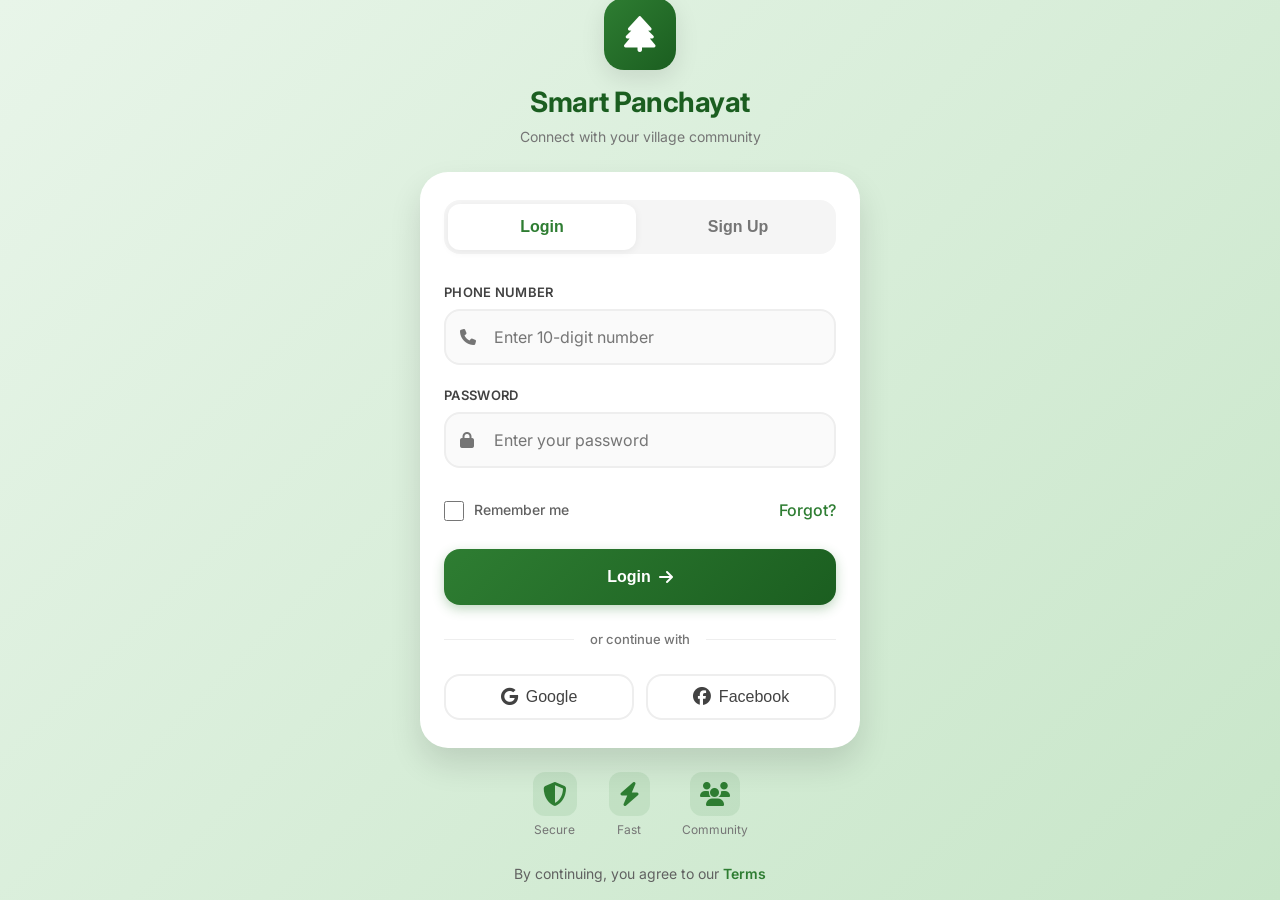
==== chat.html @ 99bb00ed "modified:   chat.html modified:   dashboard.html modified:   events.html modified:   index.html dele" ====
<!DOCTYPE html>
<html lang="en">
<head>
    <meta charset="UTF-8">
    <meta name="viewport" content="width=device-width, initial-scale=1.0, maximum-scale=1.0, user-scalable=yes, viewport-fit=cover">
    <meta name="theme-color" content="#2E7D32">
    <title>Village Chat - Smart Panchayat</title>
    
    <link rel="preconnect" href="https://fonts.googleapis.com">
    <link rel="preconnect" href="https://fonts.gstatic.com" crossorigin>
    <link href="https://fonts.googleapis.com/css2?family=Inter:wght@400;500;600;700&display=swap" rel="stylesheet">
    <link rel="stylesheet" href="https://cdnjs.cloudflare.com/ajax/libs/font-awesome/6.5.1/css/all.min.css">
    <link rel="stylesheet" href="css/styles.css">
    
    <style>
        * {
            margin: 0;
            padding: 0;
            box-sizing: border-box;
        }
        
        body {
            font-family: 'Inter', sans-serif;
            background: #F0F2F5;
            height: 100vh;
            overflow: hidden;
        }
        
        .chat-container {
            display: flex;
            height: 100vh;
            max-width: 1200px;
            margin: 0 auto;
            background: white;
            box-shadow: 0 2px 10px rgba(0,0,0,0.1);
        }
        
        /* Sidebar */
        .chat-sidebar {
            width: 320px;
            border-right: 1px solid #E0E0E0;
            display: flex;
            flex-direction: column;
            background: white;
        }
        
        .sidebar-header {
            padding: 16px;
            border-bottom: 1px solid #E0E0E0;
            display: flex;
            align-items: center;
            justify-content: space-between;
        }
        
        .sidebar-header h3 {
            font-size: 1.2rem;
            font-weight: 600;
            color: #2E7D32;
        }
        
        .new-chat-btn {
            width: 40px;
            height: 40px;
            border-radius: 50%;
            background: #2E7D32;
            border: none;
            color: white;
            font-size: 1.1rem;
            cursor: pointer;
            display: flex;
            align-items: center;
            justify-content: center;
            transition: all 0.2s;
        }
        
        .new-chat-btn:hover {
            background: #1B5E20;
        }
        
        .chat-search {
            padding: 12px 16px;
        }
        
        .chat-search input {
            width: 100%;
            padding: 10px 14px;
            border: 1px solid #E0E0E0;
            border-radius: 24px;
            font-size: 0.9rem;
            outline: none;
            background: #F5F5F5;
        }
        
        .chat-search input:focus {
            border-color: #2E7D32;
            background: white;
        }
        
        .chat-list {
            flex: 1;
            overflow-y: auto;
        }
        
        /* Village Chat - Special */
        .village-chat {
            padding: 14px 16px;
            background: linear-gradient(135deg, rgba(46,125,50,0.08), white);
            border-bottom: 1px solid #2E7D32;
            cursor: pointer;
            display: flex;
            align-items: center;
            gap: 12px;
            transition: all 0.2s;
        }
        
        .village-chat:hover {
            background: rgba(46,125,50,0.12);
        }
        
        .village-chat.active {
            background: #2E7D32;
        }
        
        .village-chat.active .chat-name,
        .village-chat.active .chat-preview {
            color: white;
        }
        
        .village-avatar {
            width: 48px;
            height: 48px;
            border-radius: 50%;
            background: #2E7D32;
            display: flex;
            align-items: center;
            justify-content: center;
            color: white;
            font-size: 1.3rem;
        }
        
        .village-chat.active .village-avatar {
            background: white;
            color: #2E7D32;
        }
        
        .chat-item {
            padding: 14px 16px;
            display: flex;
            align-items: center;
            gap: 12px;
            cursor: pointer;
            border-bottom: 1px solid #F0F0F0;
            transition: all 0.2s;
        }
        
        .chat-item:hover {
            background: #F5F5F5;
        }
        
        .chat-item.active {
            background: rgba(46,125,50,0.1);
            border-left: 3px solid #2E7D32;
        }
        
        .chat-avatar {
            width: 48px;
            height: 48px;
            border-radius: 50%;
            background: #4CAF50;
            display: flex;
            align-items: center;
            justify-content: center;
            color: white;
            font-weight: 600;
            font-size: 1rem;
            flex-shrink: 0;
        }
        
        .chat-info {
            flex: 1;
            min-width: 0;
        }
        
        .chat-name {
            font-weight: 600;
            font-size: 0.95rem;
            color: #333;
            margin-bottom: 4px;
            display: flex;
            align-items: center;
            justify-content: space-between;
        }
        
        .chat-time {
            font-size: 0.7rem;
            color: #999;
        }
        
        .chat-preview {
            font-size: 0.8rem;
            color: #666;
            white-space: nowrap;
            overflow: hidden;
            text-overflow: ellipsis;
        }
        
        /* Main Chat */
        .chat-main {
            flex: 1;
            display: flex;
            flex-direction: column;
            background: #F5F5F5;
        }
        
        .chat-header {
            padding: 16px 20px;
            background: white;
            border-bottom: 1px solid #E0E0E0;
            display: flex;
            align-items: center;
            gap: 12px;
        }
        
        .chat-header-avatar {
            width: 40px;
            height: 40px;
            border-radius: 50%;
            background: #2E7D32;
            display: flex;
            align-items: center;
            justify-content: center;
            color: white;
        }
        
        .chat-header-info h3 {
            font-size: 1rem;
            font-weight: 600;
            color: #333;
        }
        
        .chat-header-info p {
            font-size: 0.75rem;
            color: #666;
        }
        
        .messages-container {
            flex: 1;
            overflow-y: auto;
            padding: 20px;
            display: flex;
            flex-direction: column;
            gap: 8px;
        }
        
        .message {
            display: flex;
            margin-bottom: 4px;
        }
        
        .message.sent {
            justify-content: flex-end;
        }
        
        .message-bubble {
            max-width: 70%;
            padding: 10px 14px;
            border-radius: 18px;
            position: relative;
        }
        
        .message.sent .message-bubble {
            background: #DCF8C6;
            border-bottom-right-radius: 4px;
        }
        
        .message.received .message-bubble {
            background: white;
            border-bottom-left-radius: 4px;
            box-shadow: 0 1px 2px rgba(0,0,0,0.05);
        }
        
        .message-sender {
            font-size: 0.75rem;
            font-weight: 600;
            color: #2E7D32;
            margin-bottom: 4px;
        }
        
        .message-text {
            font-size: 0.9rem;
            line-height: 1.4;
            color: #333;
        }
        
        .message-time {
            font-size: 0.65rem;
            color: #666;
            margin-top: 4px;
            text-align: right;
        }
        
        .empty-messages {
            text-align: center;
            padding: 40px 20px;
            color: #999;
        }
        
        .empty-messages i {
            font-size: 3rem;
            margin-bottom: 16px;
            opacity: 0.5;
        }
        
        .message-input-area {
            padding: 16px 20px;
            background: white;
            border-top: 1px solid #E0E0E0;
            display: flex;
            align-items: center;
            gap: 12px;
        }
        
        .message-input-area input {
            flex: 1;
            padding: 12px 16px;
            border: 1px solid #E0E0E0;
            border-radius: 24px;
            font-size: 0.95rem;
            outline: none;
            background: #F5F5F5;
        }
        
        .message-input-area input:focus {
            border-color: #2E7D32;
            background: white;
        }
        
        .send-btn {
            width: 44px;
            height: 44px;
            border-radius: 50%;
            background: #2E7D32;
            border: none;
            color: white;
            font-size: 1.1rem;
            cursor: pointer;
            display: flex;
            align-items: center;
            justify-content: center;
            transition: all 0.2s;
        }
        
        .send-btn:hover {
            background: #1B5E20;
        }
        
        /* Mobile */
        @media (max-width: 768px) {
            .chat-sidebar {
                width: 100%;
            }
            
            .chat-main {
                display: none;
                position: fixed;
                top: 0;
                left: 0;
                right: 0;
                bottom: 0;
                z-index: 100;
            }
            
            .chat-main.active {
                display: flex;
            }
        }
    </style>
</head>
<body>
    <div class="chat-container">
        <!-- Sidebar -->
        <div class="chat-sidebar">
            <div class="sidebar-header">
                <h3><i class="fas fa-comments"></i> Messages</h3>
                <button class="new-chat-btn" id="newChatBtn">
                    <i class="fas fa-plus"></i>
                </button>
            </div>
            
            <div class="chat-search">
                <input type="text" id="searchChatInput" placeholder="Search conversations...">
            </div>
            
            <div class="chat-list" id="conversationList">
                <!-- Village Chat -->
                <div class="village-chat active" data-chat="village" id="villageChatItem">
                    <div class="village-avatar">
                        <i class="fas fa-tree"></i>
                    </div>
                    <div class="chat-info">
                        <div class="chat-name">
                            Village Community
                            <span class="chat-time" id="villageLastTime"></span>
                        </div>
                        <div class="chat-preview" id="villageLastMessage">Loading...</div>
                    </div>
                </div>
                
                <!-- Personal Chats -->
                <div id="individualChats"></div>
            </div>
        </div>
        
        <!-- Main Chat -->
        <div class="chat-main" id="chatMain">
            <div class="chat-header">
                <div class="chat-header-avatar" id="chatAvatar">
                    <i class="fas fa-users"></i>
                </div>
                <div class="chat-header-info">
                    <h3 id="currentChatName">Village Community</h3>
                    <p id="chatSubtitle">Everyone can message</p>
                </div>
            </div>
            
            <div class="messages-container" id="messagesContainer">
                <div class="empty-messages">
                    <i class="fas fa-comments"></i>
                    <p>No messages yet. Start the conversation!</p>
                </div>
            </div>
            
            <div class="message-input-area">
                <input type="text" id="messageInput" placeholder="Type a message...">
                <button class="send-btn" id="sendMessageBtn">
                    <i class="fas fa-paper-plane"></i>
                </button>
            </div>
        </div>
    </div>
    
    <!-- New Chat Modal -->
    <div class="modal-overlay" id="newChatModal" style="display: none;">
        <div class="modal">
            <div class="modal-header">
                <h3>New Chat</h3>
                <button class="modal-close" onclick="closeNewChatModal()">&times;</button>
            </div>
            <input type="text" class="form-input" id="userSearchInput" placeholder="Search by name or phone">
            <div id="userSearchResults" style="max-height: 300px; overflow-y: auto;"></div>
        </div>
    </div>
    
    <div id="toastContainer" class="toast-container"></div>
    
    <script src="js/utils.js"></script>
    <script src="js/chat.js"></script>
    
    
    <script>
        
// Fix Personal Chat Click Handlers
document.addEventListener('DOMContentLoaded', function() {
    console.log('🔧 Personal chat fix loaded');
    
    // Function to attach click handlers to personal chat items
    function attachPersonalChatHandlers() {
        const personalChats = document.querySelectorAll('#individualChats .chat-item');
        console.log('📌 Attaching handlers to', personalChats.length, 'personal chats');
        
        personalChats.forEach(item => {
            item.removeEventListener('click', handleChatClick);
            item.addEventListener('click', handleChatClick);
        });
    }
    
    function handleChatClick(e) {
        const chatItem = e.currentTarget;
        const chatId = chatItem.dataset.chat;
        console.log('💬 Personal chat clicked:', chatId);
        
        // Remove active class from all chats
        document.querySelectorAll('.village-chat, .chat-item').forEach(c => {
            c.classList.remove('active');
        });
        
        // Add active class to clicked chat
        chatItem.classList.add('active');
        
        // Show chat main on mobile
        document.getElementById('chatMain').classList.add('active');
        
        // Switch chat in chatManager
        if (window.chatManager) {
            console.log('🔄 Switching to personal chat:', chatId);
            chatManager.switchToPersonalChat(chatId);
        } else {
            console.error('❌ chatManager not found');
        }
    }
    
    // Watch for changes in the individualChats container
    const observer = new MutationObserver(function(mutations) {
        mutations.forEach(function(mutation) {
            if (mutation.type === 'childList' && mutation.addedNodes.length > 0) {
                console.log('🔄 Personal chats updated, reattaching handlers');
                setTimeout(attachPersonalChatHandlers, 100);
            }
        });
    });
    
    const container = document.getElementById('individualChats');
    if (container) {
        observer.observe(container, { childList: true, subtree: true });
        console.log('👁️ Observer attached to individualChats');
    }
    
    // Initial attachment
    setTimeout(attachPersonalChatHandlers, 500);
    
    // Fix Village Chat click
    const villageChat = document.querySelector('[data-chat="village"]');
    if (villageChat) {
        villageChat.addEventListener('click', function() {
            document.querySelectorAll('.village-chat, .chat-item').forEach(c => {
                c.classList.remove('active');
            });
            this.classList.add('active');
            document.getElementById('chatMain').classList.add('active');
            
            if (window.chatManager) {
                chatManager.switchToVillageChat();
            }
        });
    }
});
    </script>
    
</body>
</html>
---- css/styles.css ----
/* ============================================
   SMART PANCHAYAT SYSTEM - COMPLETE STYLESHEET
   Enhanced: Badges, Notifications, Clean UI
   ============================================ */

/* ---------- CSS RESET & VARIABLES ---------- */
* {
    margin: 0;
    padding: 0;
    box-sizing: border-box;
}

:root {
    /* Primary Colors */
    --primary-green: #2E7D32;
    --primary-green-light: #4CAF50;
    --primary-green-dark: #1B5E20;
    --accent-orange: #FF6F00;
    --accent-red: #D32F2F;
    --accent-blue: #1976D2;
    
    /* Neutral Colors */
    --gray-50: #FAFAFA;
    --gray-100: #F5F5F5;
    --gray-200: #EEEEEE;
    --gray-300: #E0E0E0;
    --gray-400: #BDBDBD;
    --gray-500: #9E9E9E;
    --gray-600: #757575;
    --gray-700: #616161;
    --gray-800: #424242;
    --gray-900: #212121;
    
    /* Functional Colors */
    --success: #43A047;
    --warning: #FFA000;
    --error: #E53935;
    --info: #1E88E5;
    
    /* Emergency Theme */
    --emergency-bg: linear-gradient(135deg, #B71C1C 0%, #D32F2F 100%);
    --emergency-pulse: rgba(211, 47, 47, 0.6);
    
    /* Spacing */
    --space-xs: 4px;
    --space-sm: 8px;
    --space-md: 16px;
    --space-lg: 24px;
    --space-xl: 32px;
    --space-2xl: 48px;
    
    /* Border Radius */
    --radius-sm: 4px;
    --radius-md: 8px;
    --radius-lg: 12px;
    --radius-xl: 20px;
    --radius-full: 9999px;
    
    /* Shadows */
    --shadow-sm: 0 1px 2px 0 rgba(0, 0, 0, 0.05);
    --shadow-md: 0 4px 6px -1px rgba(0, 0, 0, 0.1);
    --shadow-lg: 0 10px 15px -3px rgba(0, 0, 0, 0.1);
    --shadow-xl: 0 20px 25px -5px rgba(0, 0, 0, 0.1);
    --shadow-2xl: 0 25px 50px -12px rgba(0, 0, 0, 0.25);
    
    /* Transitions */
    --transition-fast: 150ms ease;
    --transition-base: 250ms ease;
    --transition-slow: 350ms ease;
    
    /* Fonts */
    --font-sans: 'Inter', -apple-system, BlinkMacSystemFont, 'Segoe UI', Roboto, sans-serif;
    --font-display: 'Poppins', var(--font-sans);
}
/* ============ CRITICAL MOBILE FIX ============ */
* {
    box-sizing: border-box !important;
}

html {
    width: 100% !important;
    overflow-x: hidden !important;
    overflow-y: auto !important;
}

body {
    width: 100% !important;
    max-width: 100vw !important;
    overflow-x: hidden !important;
    overflow-y: auto !important;
    position: relative !important;
}

#app, .dashboard-layout, .main-feed, .container {
    width: 100% !important;
    max-width: 100% !important;
    overflow-x: hidden !important;
}

/* Ensure scrolling works */
html, body {
    height: auto !important;
    min-height: 100vh !important;
}
/* ---------- BASE STYLES ---------- */
html {
    font-size: 16px;
    -webkit-font-smoothing: antialiased;
    -moz-osx-font-smoothing: grayscale;
    scroll-behavior: smooth;
}

body {
    font-family: var(--font-sans);
    background-color: var(--gray-50);
    color: var(--gray-900);
    line-height: 1.6;
    min-height: 100vh;
    overflow-x: hidden;
}

/* ---------- TYPOGRAPHY ---------- */
h1, .h1 {
    font-size: clamp(1.75rem, 5vw, 2.5rem);
    font-weight: 700;
    line-height: 1.2;
    letter-spacing: -0.02em;
    font-family: var(--font-display);
    margin-bottom: var(--space-md);
}

h2, .h2 {
    font-size: clamp(1.5rem, 4vw, 2rem);
    font-weight: 600;
    line-height: 1.3;
    letter-spacing: -0.01em;
    font-family: var(--font-display);
    margin-bottom: var(--space-md);
}

h3, .h3 {
    font-size: clamp(1.25rem, 3vw, 1.5rem);
    font-weight: 600;
    line-height: 1.4;
    margin-bottom: var(--space-sm);
}

h4 {
    font-size: 1.125rem;
    font-weight: 600;
    line-height: 1.4;
    margin-bottom: var(--space-sm);
}

p {
    margin-bottom: var(--space-md);
    color: var(--gray-700);
}

a {
    color: inherit;
    text-decoration: none;
}

/* ---------- UTILITY CLASSES ---------- */
.container {
    width: 100%;
    max-width: 1200px;
    margin-left: auto;
    margin-right: auto;
    padding-left: var(--space-md);
    padding-right: var(--space-md);
}

.flex { display: flex; }
.inline-flex { display: inline-flex; }
.flex-col { flex-direction: column; }
.flex-1 { flex: 1; }
.items-center { align-items: center; }
.justify-between { justify-content: space-between; }
.gap-sm { gap: var(--space-sm); }
.gap-md { gap: var(--space-md); }
.gap-lg { gap: var(--space-lg); }
.grid { display: grid; }
.text-center { text-align: center; }
.text-sm { font-size: 0.875rem; }
.text-gray-500 { color: var(--gray-500); }
.text-gray-600 { color: var(--gray-600); }
.font-medium { font-weight: 500; }
.font-bold { font-weight: 700; }
.mt-md { margin-top: var(--space-md); }
.mb-sm { margin-bottom: var(--space-sm); }
.p-md { padding: var(--space-md); }
.p-xl { padding: var(--space-xl); }
.w-full { width: 100%; }

/* ---------- BUTTONS ---------- */
.btn {
    display: inline-flex;
    align-items: center;
    justify-content: center;
    gap: var(--space-sm);
    padding: 10px 20px;
    border-radius: var(--radius-md);
    font-weight: 500;
    font-size: 1rem;
    line-height: 1.5;
    cursor: pointer;
    border: none;
    transition: all var(--transition-base);
    white-space: nowrap;
    background: transparent;
}

.btn:active { transform: scale(0.98); }
.btn:disabled { opacity: 0.6; cursor: not-allowed; }

.btn-primary {
    background: var(--primary-green);
    color: white;
    box-shadow: var(--shadow-md);
}

.btn-primary:hover:not(:disabled) {
    background: var(--primary-green-dark);
    box-shadow: var(--shadow-lg);
}

.btn-outline {
    background: transparent;
    color: var(--gray-700);
    border: 1px solid var(--gray-300);
}

.btn-outline:hover:not(:disabled) {
    background: var(--gray-100);
    border-color: var(--gray-400);
}

.btn-danger {
    background: var(--error);
    color: white;
}

.btn-success {
    background: var(--success);
    color: white;
}

.btn-sm {
    padding: 6px 12px;
    font-size: 0.875rem;
}

.btn-block { width: 100%; }
.btn-icon {
    padding: var(--space-sm);
    border-radius: var(--radius-full);
    aspect-ratio: 1;
}

/* ---------- EMERGENCY BUTTON - FIXED ---------- */
.btn-emergency {
    background: linear-gradient(135deg, #C62828 0%, #D32F2F 100%);
    color: white !important;
    font-weight: 700;
    text-transform: uppercase;
    letter-spacing: 1px;
    padding: 10px 18px;
    border-radius: var(--radius-md);
    border: none;
    box-shadow: 0 3px 10px rgba(211, 47, 47, 0.3), 0 0 0 0 rgba(211, 47, 47, 0.4);
    animation: emergency-pulse 2s infinite;
    position: relative;
    overflow: hidden;
    transition: all 0.2s ease;
    cursor: pointer;
    font-size: 0.9rem;
}

.btn-emergency i {
    margin-right: 6px;
    animation: shake 2s infinite;
    color: white;
}

.btn-emergency:hover {
    transform: scale(1.02);
    box-shadow: 0 4px 12px rgba(211, 47, 47, 0.5), 0 0 0 6px rgba(211, 47, 47, 0.1);
    letter-spacing: 1.5px;
}

.btn-emergency:active {
    transform: scale(0.98);
}

@keyframes emergency-pulse {
    0% {
        box-shadow: 0 3px 10px rgba(211, 47, 47, 0.3), 0 0 0 0 rgba(211, 47, 47, 0.4);
    }
    50% {
        box-shadow: 0 3px 10px rgba(211, 47, 47, 0.5), 0 0 0 8px rgba(211, 47, 47, 0);
    }
    100% {
        box-shadow: 0 3px 10px rgba(211, 47, 47, 0.3), 0 0 0 0 rgba(211, 47, 47, 0);
    }
}

@keyframes shake {
    0%, 100% { transform: rotate(0deg); }
    5% { transform: rotate(-10deg); }
    10% { transform: rotate(10deg); }
    15% { transform: rotate(-5deg); }
    20% { transform: rotate(0deg); }
}

/* Large Emergency Button (for sidebar) */
.emergency-btn-large {
    width: 100%;
    padding: 12px 20px;
    font-size: 1rem;
    font-weight: 700;
    margin: var(--space-md) 0;
    background: linear-gradient(135deg, #C62828 0%, #D32F2F 100%);
    color: white !important;
    border: none;
    border-radius: var(--radius-md);
    cursor: pointer;
    box-shadow: 0 3px 10px rgba(211, 47, 47, 0.3);
    animation: emergency-pulse 2s infinite;
    transition: all 0.2s ease;
    text-transform: uppercase;
    letter-spacing: 1px;
}

.emergency-btn-large i {
    margin-right: 8px;
    animation: shake 2s infinite;
    color: white;
}

.emergency-btn-large:hover {
    transform: scale(1.01);
    box-shadow: 0 4px 12px rgba(211, 47, 47, 0.5);
    letter-spacing: 1.5px;
}

/* Emergency Banner */
.emergency-banner {
    background: linear-gradient(135deg, #C62828 0%, #D32F2F 100%);
    color: white;
    padding: 12px 18px;
    border-radius: var(--radius-md);
    margin-bottom: var(--space-lg);
    display: flex;
    align-items: center;
    justify-content: space-between;
    box-shadow: 0 3px 10px rgba(211, 47, 47, 0.3);
    animation: slideDown 0.3s ease;
}

.emergency-banner-content {
    display: flex;
    align-items: center;
    gap: var(--space-md);
}

.emergency-banner-content i {
    font-size: 1.5rem;
    animation: shake 2s infinite;
}

.emergency-banner-close {
    background: rgba(255, 255, 255, 0.2);
    border: none;
    color: white;
    cursor: pointer;
    padding: 6px 10px;
    border-radius: var(--radius-sm);
    font-size: 0.9rem;
    transition: background 0.2s;
}

.emergency-banner-close:hover {
    background: rgba(255, 255, 255, 0.3);
}

@keyframes slideDown {
    from {
        opacity: 0;
        transform: translateY(-15px);
    }
    to {
        opacity: 1;
        transform: translateY(0);
    }
}
/* ---------- CARDS ---------- */
.card {
    background: white;
    border-radius: var(--radius-lg);
    padding: var(--space-lg);
    box-shadow: var(--shadow-md);
    border: 1px solid var(--gray-200);
}

/* ---------- FORMS ---------- */
.form-group { margin-bottom: var(--space-lg); }
.form-label {
    display: block;
    margin-bottom: var(--space-xs);
    font-weight: 500;
    color: var(--gray-800);
}

.form-input {
    width: 100%;
    padding: 12px 16px;
    border: 2px solid var(--gray-300);
    border-radius: var(--radius-md);
    font-size: 1rem;
    font-family: var(--font-sans);
    background: white;
    color: var(--gray-900);
    transition: all var(--transition-fast);
}

.form-input:focus {
    outline: none;
    border-color: var(--primary-green);
    box-shadow: 0 0 0 3px rgba(46, 125, 50, 0.1);
}

select.form-input {
    appearance: none;
    background-image: url("data:image/svg+xml,%3Csvg xmlns='http://www.w3.org/2000/svg' width='16' height='16' viewBox='0 0 24 24' fill='none' stroke='%23616161' stroke-width='2' stroke-linecap='round' stroke-linejoin='round'%3E%3Cpolyline points='6 9 12 15 18 9'%3E%3C/polyline%3E%3C/svg%3E");
    background-repeat: no-repeat;
    background-position: right 12px center;
    background-size: 16px;
    padding-right: 40px;
}

textarea.form-input {
    resize: vertical;
    min-height: 100px;
}

input[type="checkbox"] {
    width: 18px;
    height: 18px;
    accent-color: var(--primary-green);
    cursor: pointer;
}

/* ---------- AVATARS ---------- */
.avatar {
    width: 40px;
    height: 40px;
    border-radius: var(--radius-full);
    object-fit: cover;
    background: var(--primary-green);
    display: flex;
    align-items: center;
    justify-content: center;
    font-weight: 600;
    color: white;
    flex-shrink: 0;
}

.avatar-sm { width: 32px; height: 32px; font-size: 0.875rem; }
.avatar-md { width: 48px; height: 48px; font-size: 1.125rem; }
.avatar-lg { width: 64px; height: 64px; font-size: 1.5rem; }

/* ---------- BADGES (Labels) ---------- */
.badge {
    display: inline-flex;
    align-items: center;
    gap: 4px;
    padding: 4px 10px;
    border-radius: var(--radius-full);
    font-size: 0.7rem;
    font-weight: 600;
    text-transform: uppercase;
    letter-spacing: 0.3px;
    white-space: nowrap;
}

.badge-success { background: rgba(67, 160, 71, 0.12); color: var(--success); }
.badge-warning { background: rgba(255, 160, 0, 0.12); color: var(--warning); }
.badge-error { background: rgba(229, 57, 53, 0.12); color: var(--error); }
.badge-info { background: rgba(30, 136, 229, 0.12); color: var(--info); }

/* ---------- NAVIGATION ---------- */
.navbar {
    background: white;
    border-bottom: 1px solid var(--gray-200);
    padding: 12px 0;
    position: sticky;
    top: 0;
    z-index: 100;
}

.navbar-container {
    display: flex;
    align-items: center;
    justify-content: space-between;
}

.navbar-brand {
    font-size: 1.5rem;
    font-weight: 700;
    color: var(--primary-green);
    display: flex;
    align-items: center;
    gap: var(--space-sm);
}

/* ---------- BOTTOM NAVIGATION - CLEAN ---------- */
.mobile-nav {
    position: fixed;
    bottom: 0;
    left: 0;
    right: 0;
    background: white;
    border-top: 1px solid var(--gray-200);
    padding: 6px 12px;
    padding-bottom: max(6px, env(safe-area-inset-bottom));
    z-index: 100;
    box-shadow: 0 -1px 3px rgba(0, 0, 0, 0.05);
}

.mobile-nav-menu {
    display: flex;
    justify-content: space-around;
    align-items: center;
    list-style: none;
    max-width: 400px;
    margin: 0 auto;
}

.mobile-nav-item {
    display: flex;
    flex-direction: column;
    align-items: center;
    gap: 3px;
    color: var(--gray-500);
    text-decoration: none;
    font-size: 0.7rem;
    font-weight: 500;
    transition: color 0.2s;
    padding: 4px 0;
}

.mobile-nav-item i {
    font-size: 1.4rem;
}

.mobile-nav-item.active {
    color: var(--primary-green);
}

.mobile-nav-item.emergency-nav i {
    color: var(--error);
}

@media (min-width: 769px) {
    .mobile-nav {
        display: none !important;
    }
}

/* ---------- MODALS ---------- */
.modal-overlay {
    position: fixed;
    top: 0;
    left: 0;
    right: 0;
    bottom: 0;
    background: rgba(0, 0, 0, 0.5);
    backdrop-filter: blur(4px);
    display: flex;
    align-items: center;
    justify-content: center;
    z-index: 1000;
    animation: fadeIn 0.3s ease;
}

.modal {
    background: white;
    border-radius: var(--radius-xl);
    padding: var(--space-xl);
    max-width: 500px;
    width: 90%;
    max-height: 90vh;
    overflow-y: auto;
    box-shadow: var(--shadow-2xl);
}

@keyframes fadeIn {
    from { opacity: 0; }
    to { opacity: 1; }
}

.modal-header {
    display: flex;
    justify-content: space-between;
    align-items: center;
    margin-bottom: var(--space-lg);
}

.modal-title {
    font-size: 1.5rem;
    font-weight: 600;
}

.modal-close {
    background: none;
    border: none;
    font-size: 1.5rem;
    cursor: pointer;
    color: var(--gray-500);
}

.modal-close:hover { color: var(--gray-900); }

/* ---------- TOAST NOTIFICATIONS ---------- */
.toast-container {
    position: fixed;
    top: 20px;
    right: 20px;
    z-index: 9999;
    display: flex;
    flex-direction: column;
    gap: 10px;
    max-width: 350px;
}

.toast {
    background: white;
    border-radius: var(--radius-md);
    padding: 16px 20px;
    box-shadow: var(--shadow-lg);
    display: flex;
    align-items: center;
    gap: 12px;
    animation: slideInRight 0.3s ease;
    border-left: 4px solid var(--primary-green);
}

.toast-success { border-left-color: var(--success); }
.toast-error { border-left-color: var(--error); }
.toast-warning { border-left-color: var(--warning); }

@keyframes slideInRight {
    from { transform: translateX(100%); opacity: 0; }
    to { transform: translateX(0); opacity: 1; }
}

/* ---------- DROPDOWN ---------- */
.dropdown { position: relative; }
.dropdown-menu {
    position: absolute;
    top: 100%;
    right: 0;
    margin-top: 8px;
    background: white;
    border-radius: var(--radius-md);
    box-shadow: var(--shadow-lg);
    border: 1px solid var(--gray-200);
    min-width: 200px;
    z-index: 200;
    overflow: hidden;
}

.dropdown-item {
    display: flex;
    align-items: center;
    gap: 12px;
    padding: 12px 16px;
    color: var(--gray-700);
    cursor: pointer;
}

.dropdown-item:hover { background: var(--gray-100); }

/* ---------- ALERTS ---------- */
.alert {
    padding: 16px;
    border-radius: var(--radius-md);
    display: flex;
    align-items: flex-start;
    gap: 12px;
    margin-bottom: var(--space-md);
}

.alert-info {
    background: rgba(30, 136, 229, 0.1);
    color: var(--info);
    border: 1px solid rgba(30, 136, 229, 0.2);
}

.alert-error {
    background: rgba(229, 57, 53, 0.1);
    color: var(--error);
    border: 1px solid rgba(229, 57, 53, 0.2);
}

/* ---------- SKELETON LOADING ---------- */
.skeleton {
    background: linear-gradient(90deg, var(--gray-200) 25%, var(--gray-300) 50%, var(--gray-200) 75%);
    background-size: 200% 100%;
    animation: loading 1.5s infinite;
    border-radius: var(--radius-md);
}

@keyframes loading {
    0% { background-position: 200% 0; }
    100% { background-position: -200% 0; }
}

.skeleton-text { height: 16px; margin-bottom: 8px; }
.skeleton-title { height: 24px; width: 60%; margin-bottom: 16px; }
.skeleton-avatar { width: 40px; height: 40px; border-radius: var(--radius-full); }

/* ---------- DASHBOARD LAYOUT ---------- */
.dashboard-layout {
    display: grid;
    grid-template-columns: 280px 1fr 320px;
    gap: var(--space-lg);
    min-height: calc(100vh - 80px);
    margin-top: var(--space-lg);
}

.sidebar {
    position: sticky;
    top: 80px;
    height: fit-content;
    max-height: calc(100vh - 100px);
    overflow-y: auto;
}

.main-feed { min-height: 100vh; }

.right-sidebar {
    position: sticky;
    top: 80px;
    height: fit-content;
    max-height: calc(100vh - 100px);
    overflow-y: auto;
}

@media (max-width: 1024px) {
    .dashboard-layout { grid-template-columns: 1fr; }
    .sidebar, .right-sidebar { display: none; }
}

/* ---------- SIDEBAR ---------- */
.sidebar-card {
    background: white;
    border-radius: var(--radius-lg);
    padding: var(--space-lg);
    border: 1px solid var(--gray-200);
    margin-bottom: var(--space-md);
}

.user-profile-card { text-align: center; }

.user-avatar-large {
    width: 100px;
    height: 100px;
    margin: 0 auto var(--space-md);
    border-radius: var(--radius-full);
    border: 3px solid var(--primary-green);
    padding: 3px;
    background: var(--primary-green);
    display: flex;
    align-items: center;
    justify-content: center;
    color: white;
    font-size: 2rem;
    font-weight: 600;
}

.user-stats {
    display: flex;
    justify-content: space-around;
    margin: var(--space-md) 0;
    padding: var(--space-md) 0;
    border-top: 1px solid var(--gray-200);
    border-bottom: 1px solid var(--gray-200);
}

.stat-item { text-align: center; }
.stat-value { font-size: 1.25rem; font-weight: 700; color: var(--primary-green); }
.stat-label { font-size: 0.75rem; color: var(--gray-600); }

.sidebar-nav { list-style: none; }
.sidebar-nav-item { margin-bottom: var(--space-xs); }

.sidebar-nav-link {
    display: flex;
    align-items: center;
    gap: var(--space-md);
    padding: var(--space-md);
    color: var(--gray-700);
    text-decoration: none;
    border-radius: var(--radius-md);
    transition: all var(--transition-fast);
}

.sidebar-nav-link i { width: 24px; text-align: center; }
.sidebar-nav-link:hover { background: var(--gray-100); color: var(--primary-green); }
.sidebar-nav-link.active { background: var(--primary-green); color: white; }

/* ---------- POST CARD ---------- */
.post-card {
    background: white;
    border-radius: var(--radius-lg);
    padding: var(--space-lg);
    margin-bottom: var(--space-md);
    box-shadow: var(--shadow-sm);
    border: 1px solid var(--gray-200);
}

.post-header {
    display: flex;
    align-items: center;
    gap: var(--space-md);
    margin-bottom: var(--space-md);
}

.post-author-info { flex: 1; }
.post-author-name {
    font-weight: 600;
    color: var(--gray-900);
    display: flex;
    align-items: center;
    gap: var(--space-xs);
    flex-wrap: wrap;
}

.post-time { font-size: 0.875rem; color: var(--gray-500); }
.post-title { font-size: 1.25rem; font-weight: 600; margin-bottom: var(--space-sm); }
.post-description { color: var(--gray-700); margin-bottom: var(--space-md); line-height: 1.6; }
.post-image { width: 100%; border-radius: var(--radius-md); max-height: 400px; object-fit: cover; }

.post-actions {
    display: flex;
    gap: var(--space-lg);
    padding-top: var(--space-md);
    border-top: 1px solid var(--gray-200);
}

.post-action-btn {
    display: flex;
    align-items: center;
    gap: var(--space-xs);
    color: var(--gray-600);
    background: none;
    border: none;
    cursor: pointer;
    padding: var(--space-xs) var(--space-sm);
    border-radius: var(--radius-md);
    font-size: 1rem;
}

.post-action-btn:hover { background: var(--gray-100); }
.post-action-btn.active { color: var(--primary-green); }

/* ---------- CREATE POST ---------- */
.create-post-card {
    background: white;
    border-radius: var(--radius-lg);
    padding: var(--space-lg);
    border: 1px solid var(--gray-200);
    margin-bottom: var(--space-lg);
}

.create-post-input {
    display: flex;
    gap: var(--space-md);
    align-items: center;
}

.create-post-input input {
    flex: 1;
    padding: var(--space-md);
    border: 1px solid var(--gray-300);
    border-radius: var(--radius-full);
    background: var(--gray-100);
    font-size: 1rem;
    cursor: pointer;
}

.create-post-actions {
    display: flex;
    gap: var(--space-md);
    margin-top: var(--space-md);
    padding-top: var(--space-md);
    border-top: 1px solid var(--gray-200);
}

.post-action {
    display: flex;
    align-items: center;
    gap: var(--space-sm);
    padding: var(--space-sm) var(--space-md);
    border-radius: var(--radius-full);
    background: var(--gray-100);
    color: var(--gray-700);
    cursor: pointer;
}

.post-action:hover { background: var(--gray-200); }

/* ---------- FEED FILTERS ---------- */
.feed-filters {
    display: flex;
    gap: var(--space-sm);
    margin-bottom: var(--space-lg);
    border-bottom: 1px solid var(--gray-200);
    padding-bottom: var(--space-md);
    flex-wrap: wrap;
}

.filter-tab {
    padding: var(--space-sm) var(--space-lg);
    border-radius: var(--radius-full);
    background: var(--gray-100);
    color: var(--gray-700);
    cursor: pointer;
    font-weight: 500;
}

.filter-tab:hover { background: var(--gray-200); }
.filter-tab.active { background: var(--primary-green); color: white; }

.feed-header {
    display: flex;
    justify-content: space-between;
    align-items: center;
    margin-bottom: var(--space-lg);
}

/* ---------- EMERGENCY ---------- */
.emergency-card {
    background: var(--emergency-bg);
    color: white;
    border-radius: var(--radius-lg);
    padding: var(--space-lg);
    margin-bottom: var(--space-lg);
}

.emergency-banner {
    background: var(--emergency-bg);
    color: white;
    padding: var(--space-md);
    border-radius: var(--radius-md);
    margin-bottom: var(--space-lg);
    display: flex;
    align-items: center;
    justify-content: space-between;
}

.emergency-banner-content {
    display: flex;
    align-items: center;
    gap: var(--space-md);
}

.emergency-banner-close {
    background: none;
    border: none;
    color: white;
    cursor: pointer;
    font-size: 1.25rem;
}

/* ---------- NOTIFICATION DROPDOWN - ENHANCED ---------- */
.notification-dropdown {
    position: absolute;
    top: 65px;
    right: 20px;
    width: 400px;
    max-height: 520px;
    background: white;
    border-radius: 20px;
    box-shadow: 0 20px 40px rgba(0, 0, 0, 0.12), 0 8px 20px rgba(0, 0, 0, 0.08);
    z-index: 1000;
    overflow: hidden;
    border: 1px solid var(--gray-200);
    animation: slideDown 0.25s ease;
}

@keyframes slideDown {
    from {
        opacity: 0;
        transform: translateY(-15px);
    }
    to {
        opacity: 1;
        transform: translateY(0);
    }
}

.notification-header {
    display: flex;
    justify-content: space-between;
    align-items: center;
    padding: 18px 22px;
    border-bottom: 1px solid var(--gray-200);
    background: linear-gradient(to bottom, white, var(--gray-50));
}

.notification-header h4 {
    margin: 0;
    font-size: 1.1rem;
    font-weight: 700;
    color: var(--gray-800);
    display: flex;
    align-items: center;
    gap: 8px;
}

.notification-header h4 i {
    color: var(--primary-green);
    font-size: 1.2rem;
}

.notification-header .btn {
    padding: 6px 12px;
    font-size: 0.75rem;
    border-radius: 20px;
    transition: all 0.2s;
}

.notification-header .btn:hover {
    background: var(--primary-green);
    color: white;
    border-color: var(--primary-green);
}

.notification-list {
    max-height: 420px;
    overflow-y: auto;
    scrollbar-width: thin;
    scrollbar-color: var(--gray-400) var(--gray-100);
}

.notification-list::-webkit-scrollbar {
    width: 5px;
}

.notification-list::-webkit-scrollbar-track {
    background: var(--gray-100);
}

.notification-list::-webkit-scrollbar-thumb {
    background: var(--gray-400);
    border-radius: 10px;
}

.notification-item {
    display: flex;
    align-items: flex-start;
    gap: 16px;
    padding: 18px 22px;
    border-bottom: 1px solid var(--gray-100);
    cursor: pointer;
    transition: all 0.2s ease;
    position: relative;
}

.notification-item:hover {
    background: linear-gradient(to right, var(--gray-50), white);
}

.notification-item.unread {
    background: linear-gradient(135deg, rgba(46, 125, 50, 0.06), rgba(46, 125, 50, 0.02));
    border-left: 3px solid var(--primary-green);
}

.notification-item.unread:hover {
    background: linear-gradient(135deg, rgba(46, 125, 50, 0.1), rgba(46, 125, 50, 0.04));
}

.notification-icon {
    font-size: 1.8rem;
    flex-shrink: 0;
    width: 40px;
    height: 40px;
    display: flex;
    align-items: center;
    justify-content: center;
    background: var(--gray-50);
    border-radius: 12px;
    transition: transform 0.2s;
}

.notification-item:hover .notification-icon {
    transform: scale(1.05);
}

.notification-content {
    flex: 1;
    min-width: 0;
}

.notification-title {
    font-weight: 700;
    font-size: 0.95rem;
    color: var(--gray-900);
    margin-bottom: 4px;
    display: flex;
    align-items: center;
    gap: 6px;
}

.notification-message {
    font-size: 0.85rem;
    color: var(--gray-600);
    line-height: 1.4;
    display: -webkit-box;
    -webkit-line-clamp: 2;
    -webkit-box-orient: vertical;
    overflow: hidden;
}

.notification-time {
    font-size: 0.7rem;
    color: var(--gray-500);
    margin-top: 8px;
    display: flex;
    align-items: center;
    gap: 4px;
}

.notification-time i {
    font-size: 0.65rem;
}

.unread-dot {
    width: 10px;
    height: 10px;
    background: var(--primary-green);
    border-radius: 50%;
    flex-shrink: 0;
    margin-top: 6px;
    box-shadow: 0 0 0 2px rgba(46, 125, 50, 0.2);
    animation: pulse 1.5s infinite;
}

@keyframes pulse {
    0%, 100% { opacity: 1; }
    50% { opacity: 0.5; }
}

/* Notification Bell Badge */
#notificationBell {
    position: relative;
    transition: transform 0.2s;
}

#notificationBell:hover {
    transform: scale(1.05);
}

#notificationBell i {
    font-size: 1.3rem;
    color: var(--gray-700);
}

#notificationBadge {
    position: absolute;
    top: -6px;
    right: -6px;
    background: linear-gradient(135deg, var(--error), #c62828);
    color: white;
    font-size: 0.65rem;
    font-weight: 800;
    padding: 3px 7px;
    border-radius: 30px;
    min-width: 20px;
    text-align: center;
    box-shadow: 0 2px 6px rgba(229, 57, 53, 0.3);
    border: 2px solid white;
    animation: badgePop 0.3s ease;
}

@keyframes badgePop {
    0% { transform: scale(0); }
    80% { transform: scale(1.2); }
    100% { transform: scale(1); }
}

/* Empty state */
.notification-list .empty-state {
    padding: 40px 20px;
    text-align: center;
    color: var(--gray-500);
}

.notification-list .empty-state i {
    font-size: 3rem;
    opacity: 0.3;
    margin-bottom: 12px;
}

.notification-list .empty-state p {
    margin: 0;
    font-size: 0.9rem;
}

/* Notification Types Colors */
.notification-item[data-type="offer_accepted"] .notification-icon {
    background: rgba(46, 125, 50, 0.1);
}

.notification-item[data-type="offer_received"] .notification-icon {
    background: rgba(30, 136, 229, 0.1);
}

.notification-item[data-type="emergency"] .notification-icon {
    background: rgba(229, 57, 53, 0.1);
}

.notification-item[data-type="badge_unlocked"] .notification-icon {
    background: rgba(255, 160, 0, 0.1);
}

/* Mobile Responsive */
/* ---------- MORE MENU (Mobile) ---------- */
.more-menu-overlay {
    position: fixed;
    top: 0;
    left: 0;
    right: 0;
    bottom: 0;
    background: rgba(0, 0, 0, 0.5);
    backdrop-filter: blur(4px);
    z-index: 500;
    opacity: 0;
    visibility: hidden;
    transition: all 0.3s ease;
}

.more-menu-overlay.active {
    opacity: 1;
    visibility: visible;
}

.more-menu {
    position: fixed;
    bottom: 0;
    left: 0;
    right: 0;
    background: white;
    border-radius: 24px 24px 0 0;
    z-index: 501;
    transform: translateY(100%);
    transition: transform 0.3s ease;
    padding: 20px 20px 30px;
    box-shadow: 0 -10px 40px rgba(0, 0, 0, 0.1);
}

.more-menu.active {
    transform: translateY(0);
}

.more-menu-header {
    display: flex;
    justify-content: space-between;
    align-items: center;
    margin-bottom: 20px;
}

.more-menu-header h3 {
    margin: 0;
    font-size: 1.2rem;
    font-weight: 600;
}

.more-menu-close {
    background: none;
    border: none;
    font-size: 1.5rem;
    cursor: pointer;
    color: var(--gray-500);
    padding: 4px;
}

.more-menu-grid {
    display: grid;
    grid-template-columns: repeat(4, 1fr);
    gap: 16px;
}

.more-menu-item {
    display: flex;
    flex-direction: column;
    align-items: center;
    gap: 8px;
    text-decoration: none;
    color: var(--gray-700);
    font-size: 0.8rem;
    transition: all 0.2s;
}

.more-menu-item:hover {
    color: var(--primary-green);
}

.more-menu-icon {
    width: 55px;
    height: 55px;
    border-radius: 18px;
    display: flex;
    align-items: center;
    justify-content: center;
    font-size: 1.5rem;
    transition: all 0.2s;
}

.more-menu-item:hover .more-menu-icon {
    transform: scale(1.05);
}

@media (min-width: 769px) {
    .more-menu,
    .more-menu-overlay {
        display: none;
    }
}
@media (max-width: 500px) {
    .notification-dropdown {
        width: calc(100vw - 30px);
        right: 15px;
        top: 60px;
    }
    
    .notification-item {
        padding: 14px 16px;
    }
    
    .notification-icon {
        font-size: 1.5rem;
        width: 36px;
        height: 36px;
    }
}

/* ---------- ACHIEVEMENTS / BADGES - ENHANCED ---------- */
.badges-section {
    margin-top: 24px;
    padding: 0;
}

.badges-section h3 {
    display: flex;
    align-items: center;
    gap: 10px;
    font-size: 1.2rem;
    font-weight: 700;
    margin-bottom: 20px;
    color: var(--gray-800);
    position: relative;
}

.badges-section h3 i {
    color: var(--primary-green);
    font-size: 1.3rem;
}

.badges-section h3::after {
    content: '';
    flex: 1;
    height: 1px;
    background: linear-gradient(90deg, var(--gray-300), transparent);
    margin-left: 12px;
}

.badges-grid {
    display: grid;
    grid-template-columns: repeat(4, 1fr);
    gap: 16px;
}

.badge-card {
    background: linear-gradient(135deg, #ffffff 0%, #f8faf8 100%);
    border-radius: 16px;
    padding: 20px 10px;
    text-align: center;
    box-shadow: 0 4px 12px rgba(0, 0, 0, 0.06);
    border: 1px solid var(--gray-200);
    transition: all 0.25s ease;
    position: relative;
    overflow: hidden;
}

.badge-card::before {
    content: '';
    position: absolute;
    top: 0;
    left: 0;
    right: 0;
    height: 3px;
    background: linear-gradient(90deg, var(--primary-green), var(--primary-green-light));
    opacity: 0;
    transition: opacity 0.25s ease;
}

.badge-card.unlocked::before {
    opacity: 1;
}

.badge-card:hover {
    transform: translateY(-4px);
    box-shadow: 0 12px 24px rgba(0, 0, 0, 0.1);
    border-color: var(--primary-green-light);
}

.badge-card.unlocked {
    background: linear-gradient(135deg, #ffffff 0%, #f0f7f0 100%);
    border-color: var(--primary-green-light);
}

.badge-icon {
    font-size: 2.5rem;
    line-height: 1;
    margin-bottom: 12px;
    filter: drop-shadow(0 2px 4px rgba(0, 0, 0, 0.1));
}

.badge-card.unlocked .badge-icon {
    animation: badgeShine 2s infinite;
}

@keyframes badgeShine {
    0%, 100% { filter: drop-shadow(0 2px 4px rgba(46, 125, 50, 0.2)); }
    50% { filter: drop-shadow(0 4px 8px rgba(46, 125, 50, 0.4)); }
}

.badge-name {
    font-weight: 700;
    font-size: 0.9rem;
    color: var(--gray-800);
    margin-bottom: 6px;
    line-height: 1.3;
    letter-spacing: 0.2px;
}

.badge-card.unlocked .badge-name {
    color: var(--primary-green-dark);
}

.badge-desc {
    font-size: 0.7rem;
    color: var(--gray-500);
    line-height: 1.4;
    padding: 0 4px;
}

.badge-card.unlocked .badge-desc {
    color: var(--gray-600);
}

/* Locked Badge Styles */
.badge-card.locked {
    opacity: 0.65;
    filter: grayscale(0.5);
    background: linear-gradient(135deg, #f5f5f5 0%, #ebebeb 100%);
    border-color: var(--gray-300);
}

.badge-card.locked:hover {
    opacity: 0.75;
    filter: grayscale(0.3);
}

.badge-card.locked .badge-icon {
    opacity: 0.5;
}

.locked-overlay {
    font-size: 1rem;
    margin-top: 6px;
    color: var(--gray-500);
}

/* Empty State */
.badges-section .empty-state {
    text-align: center;
    padding: 32px 20px;
    background: linear-gradient(135deg, var(--gray-50) 0%, white 100%);
    border-radius: 16px;
    border: 1px dashed var(--gray-300);
}

.badges-section .empty-state i {
    font-size: 3rem;
    color: var(--gray-400);
    margin-bottom: 12px;
    opacity: 0.6;
}

.badges-section .empty-state p {
    color: var(--gray-600);
    margin-bottom: 6px;
}

.badges-section .empty-state .hint {
    font-size: 0.8rem;
    color: var(--gray-500);
}

/* Badge Count Badge */
.badge-count {
    display: inline-flex;
    align-items: center;
    justify-content: center;
    background: var(--primary-green);
    color: white;
    font-size: 0.7rem;
    font-weight: 700;
    padding: 2px 8px;
    border-radius: 20px;
    margin-left: 8px;
}
/* ---------- BADGE PROGRESS TRACKER - CLEAN ---------- */
.badge-progress {
    margin-top: 24px;
    padding: 18px;
    background: linear-gradient(135deg, var(--gray-50) 0%, #ffffff 100%);
    border-radius: 16px;
    border: 1px solid var(--gray-200);
}

.badge-progress h4 {
    display: flex;
    align-items: center;
    gap: 8px;
    font-size: 0.95rem;
    font-weight: 600;
    color: var(--gray-700);
    margin-bottom: 16px;
}

.badge-progress h4 i {
    color: var(--primary-green);
}

.badge-progress-list {
    display: flex;
    flex-direction: column;
    gap: 14px;
}

.badge-progress-item {
    display: flex;
    align-items: center;
    gap: 12px;
}

.badge-progress-icon {
    font-size: 1.3rem;
    width: 36px;
    height: 36px;
    display: flex;
    align-items: center;
    justify-content: center;
    background: white;
    border-radius: 10px;
    box-shadow: 0 2px 6px rgba(0, 0, 0, 0.04);
    border: 1px solid var(--gray-200);
}

.badge-progress-info {
    flex: 1;
    min-width: 0;
}

.badge-progress-header {
    display: flex;
    justify-content: space-between;
    align-items: baseline;
    margin-bottom: 6px;
}

.badge-progress-name {
    font-size: 0.85rem;
    font-weight: 600;
    color: var(--gray-800);
}

.badge-progress-stats {
    font-size: 0.75rem;
    font-weight: 600;
    color: var(--primary-green);
}

.badge-progress-bar {
    height: 6px;
    background: var(--gray-200);
    border-radius: 6px;
    overflow: hidden;
}

.badge-progress-fill {
    height: 100%;
    background: linear-gradient(90deg, var(--primary-green), var(--primary-green-light));
    border-radius: 6px;
    transition: width 0.3s ease;
}

.badge-progress-item.completed .badge-progress-icon {
    background: var(--primary-green);
    color: white;
    border-color: var(--primary-green);
}

.badge-progress-item.completed .badge-progress-stats {
    color: var(--success);
}

.badge-progress-item.completed .badge-progress-fill {
    background: var(--success);
}

/* Empty state for no progress */
.badge-progress-empty {
    text-align: center;
    padding: 16px;
    color: var(--gray-500);
    font-size: 0.85rem;
}

.badge-progress-empty i {
    font-size: 1.5rem;
    margin-bottom: 8px;
    opacity: 0.5;
}

/* Badge count chip */
.badge-count {
    background: var(--primary-green);
    color: white;
    font-size: 0.7rem;
    font-weight: 700;
    padding: 2px 10px;
    border-radius: 20px;
    margin-left: 8px;
}

/* Mobile responsive */
@media (max-width: 500px) {
    .badge-progress {
        padding: 14px;
    }
    
    .badge-progress-icon {
        width: 32px;
        height: 32px;
        font-size: 1.1rem;
    }
    
    .badge-progress-name {
        font-size: 0.8rem;
    }
}

/* Progress to Next Badge */
.badge-progress {
    margin-top: 20px;
    padding: 16px;
    background: var(--gray-50);
    border-radius: 14px;
    border: 1px solid var(--gray-200);
}

.badge-progress h4 {
    font-size: 0.9rem;
    font-weight: 600;
    margin-bottom: 12px;
    color: var(--gray-700);
}

.badge-progress-item {
    display: flex;
    align-items: center;
    gap: 12px;
    margin-bottom: 12px;
}

.badge-progress-item:last-child {
    margin-bottom: 0;
}

.badge-progress-icon {
    font-size: 1.2rem;
    width: 32px;
    text-align: center;
}

.badge-progress-info {
    flex: 1;
}

.badge-progress-name {
    font-size: 0.8rem;
    font-weight: 500;
    margin-bottom: 4px;
}

.badge-progress-bar {
    height: 6px;
    background: var(--gray-300);
    border-radius: 3px;
    overflow: hidden;
}

.badge-progress-fill {
    height: 100%;
    background: linear-gradient(90deg, var(--primary-green), var(--primary-green-light));
    border-radius: 3px;
    transition: width 0.3s ease;
}

.badge-progress-text {
    font-size: 0.7rem;
    color: var(--gray-600);
    margin-left: 8px;
    white-space: nowrap;
}

/* Mobile Responsive */
@media (max-width: 600px) {
    .badges-grid {
        grid-template-columns: repeat(3, 1fr);
        gap: 12px;
    }
    
    .badge-card {
        padding: 16px 8px;
    }
    
    .badge-icon {
        font-size: 2rem;
    }
    
    .badge-name {
        font-size: 0.8rem;
    }
}

@media (max-width: 400px) {
    .badges-grid {
        grid-template-columns: repeat(2, 1fr);
    }
}

/* Badge Unlock Animation */
@keyframes unlockPop {
    0% { transform: scale(0.8); opacity: 0; }
    50% { transform: scale(1.05); }
    100% { transform: scale(1); opacity: 1; }
}

.badge-card.unlocked {
    animation: unlockPop 0.4s ease;
}

/* ---------- RATINGS ---------- */
.ratings-summary {
    display: flex;
    align-items: center;
    gap: 16px;
    padding: 16px;
    background: var(--gray-50);
    border-radius: 14px;
    margin-bottom: 16px;
}

.rating-big {
    font-size: 2.5rem;
    font-weight: 700;
    color: var(--gray-900);
}

.rating-stars {
    display: flex;
    gap: 2px;
}

.rating-count {
    font-size: 0.875rem;
    color: var(--gray-600);
}

.ratings-list {
    max-height: 300px;
    overflow-y: auto;
}

.rating-item {
    padding: 14px 0;
    border-bottom: 1px solid var(--gray-100);
}

.rating-header {
    display: flex;
    justify-content: space-between;
    align-items: center;
    margin-bottom: 6px;
}

.rating-review {
    font-size: 0.9rem;
    color: var(--gray-700);
    font-style: italic;
}

.rating-date {
    font-size: 0.75rem;
    color: var(--gray-500);
}

/* ---------- PROGRESS BARS ---------- */
.progress-list {
    display: flex;
    flex-direction: column;
    gap: 16px;
}

.progress-item {
    margin-bottom: 4px;
}

.progress-header {
    display: flex;
    justify-content: space-between;
    font-size: 0.85rem;
    margin-bottom: 6px;
}

.progress-bar-bg {
    height: 8px;
    background: var(--gray-200);
    border-radius: 4px;
    overflow: hidden;
}

.progress-bar-fill {
    height: 100%;
    background: linear-gradient(90deg, var(--primary-green), var(--primary-green-light));
    border-radius: 4px;
    transition: width 0.3s ease;
}

/* ---------- ACTIVITY ---------- */
.activity-item {
    display: flex;
    align-items: flex-start;
    gap: 12px;
    padding: 12px 0;
    border-bottom: 1px solid var(--gray-100);
}

.activity-icon {
    font-size: 1.25rem;
    flex-shrink: 0;
}

.activity-content { flex: 1; }
.activity-text { font-size: 0.9rem; margin-bottom: 4px; }
.activity-time { font-size: 0.7rem; color: var(--gray-500); }

/* ---------- EARNINGS ---------- */
.earnings-summary {
    display: grid;
    grid-template-columns: repeat(3, 1fr);
    gap: 12px;
}

.earning-card {
    background: var(--gray-50);
    border-radius: 12px;
    padding: 16px;
    text-align: center;
    border: 1px solid var(--gray-200);
}

.earning-label {
    font-size: 0.75rem;
    color: var(--gray-600);
    margin-bottom: 6px;
}

.earning-value {
    font-size: 1.25rem;
    font-weight: 700;
    color: var(--primary-green);
}

/* ---------- SERVICE PROVIDER ---------- */
.service-provider-item {
    display: flex;
    align-items: center;
    gap: var(--space-md);
    padding: var(--space-md) 0;
    border-bottom: 1px solid var(--gray-200);
}

.service-provider-item:last-child { border-bottom: none; }
.provider-info { flex: 1; }
.provider-name { font-weight: 600; display: flex; align-items: center; gap: var(--space-xs); }
.provider-distance { font-size: 0.75rem; color: var(--gray-600); }

.online-status {
    display: none !important;
}

/* ---------- LOCATION SELECTOR ---------- */
.location-selector {
    display: flex;
    gap: var(--space-sm);
    margin-top: var(--space-sm);
}

.location-btn {
    flex: 1;
    padding: var(--space-md);
    border: 1px solid var(--gray-300);
    border-radius: var(--radius-md);
    background: white;
    cursor: pointer;
    display: flex;
    align-items: center;
    justify-content: center;
    gap: var(--space-sm);
}

.location-btn.active {
    border-color: var(--primary-green);
    background: rgba(46, 125, 50, 0.1);
    color: var(--primary-green);
}

/* ---------- IMAGE PREVIEW ---------- */
.image-preview-container {
    display: grid;
    grid-template-columns: repeat(auto-fill, minmax(100px, 1fr));
    gap: var(--space-sm);
    margin-top: var(--space-md);
}

.image-preview-item {
    position: relative;
    aspect-ratio: 1;
    border-radius: var(--radius-md);
    overflow: hidden;
    border: 1px solid var(--gray-300);
}

.image-preview-item img {
    width: 100%;
    height: 100%;
    object-fit: cover;
}

.image-preview-remove {
    position: absolute;
    top: 4px;
    right: 4px;
    background: rgba(0, 0, 0, 0.6);
    color: white;
    border: none;
    width: 28px;
    height: 28px;
    border-radius: var(--radius-full);
    cursor: pointer;
    display: flex;
    align-items: center;
    justify-content: center;
}

/* ---------- HIDDEN UTILITIES ---------- */
.hidden { display: none !important; }

@media (max-width: 640px) {
    .hidden-sm { display: none !important; }
    .container { padding-left: var(--space-sm); padding-right: var(--space-sm); }
    .notification-dropdown { width: calc(100vw - 40px); right: 10px; }
}

/* Accessibility */
@media (prefers-reduced-motion: reduce) {
    * {
        animation-duration: 0.01ms !important;
        animation-iteration-count: 1 !important;
        transition-duration: 0.01ms !important;
    }
}
/* ---------- CLEAN STATS BAR (Single Line) ---------- */
.stats-container {
    display: flex;
    align-items: center;
    justify-content: space-around;
    background: white;
    border-radius: 20px;
    padding: 20px 24px;
    margin-bottom: 24px;
    border: 1px solid var(--gray-200);
    box-shadow: var(--shadow-sm);
}

.stat-item {
    display: flex;
    align-items: center;
    gap: 14px;
}

.stat-icon {
    font-size: 2rem;
    width: 48px;
    height: 48px;
    display: flex;
    align-items: center;
    justify-content: center;
    background: linear-gradient(135deg, var(--gray-50) 0%, white 100%);
    border-radius: 14px;
    box-shadow: 0 2px 6px rgba(0, 0, 0, 0.04);
}

.stat-content {
    display: flex;
    flex-direction: column;
}

.stat-value {
    font-size: 1.8rem;
    font-weight: 700;
    color: var(--gray-900);
    line-height: 1.2;
}

.stat-label {
    font-size: 0.8rem;
    color: var(--gray-600);
    font-weight: 500;
    text-transform: uppercase;
    letter-spacing: 0.3px;
}

.stat-sub {
    font-size: 0.7rem;
    color: var(--gray-500);
    margin-top: 2px;
}

.stat-divider {
    width: 1px;
    height: 40px;
    background: linear-gradient(to bottom, transparent, var(--gray-300), transparent);
}

/* Mobile responsive */
@media (max-width: 600px) {
    .stats-container {
        padding: 16px;
        gap: 8px;
    }
    
    .stat-item {
        gap: 10px;
    }
    
    .stat-icon {
        font-size: 1.5rem;
        width: 40px;
        height: 40px;
    }
    
    .stat-value {
        font-size: 1.4rem;
    }
    
    .stat-label {
        font-size: 0.7rem;
    }
}

@media (max-width: 400px) {
    .stats-container {
        flex-direction: column;
        gap: 16px;
        padding: 20px;
    }
    
    .stat-divider {
        width: 80%;
        height: 1px;
    }
    
    .stat-item {
        width: 100%;
        justify-content: center;
    }
}
/* ---------- POST OPTIONS MENU ---------- */
.post-options-overlay {
    position: fixed;
    top: 0;
    left: 0;
    right: 0;
    bottom: 0;
    z-index: 9999;
    background: transparent;
}

.post-options-menu {
    position: absolute;
    background: white;
    border-radius: 12px;
    box-shadow: 0 10px 40px rgba(0, 0, 0, 0.15);
    min-width: 180px;
    overflow: hidden;
    animation: fadeIn 0.2s ease;
    border: 1px solid var(--gray-200);
}

.post-option-item {
    display: flex;
    align-items: center;
    gap: 12px;
    padding: 14px 18px;
    cursor: pointer;
    transition: background 0.2s;
    color: var(--gray-700);
    font-size: 0.95rem;
}

.post-option-item:hover {
    background: var(--gray-100);
}

.post-option-item.danger {
    color: var(--error);
}

.post-option-item.danger:hover {
    background: rgba(229, 57, 53, 0.1);
}

.post-option-item i {
    width: 20px;
    text-align: center;
}

@keyframes fadeIn {
    from { opacity: 0; transform: scale(0.95); }
    to { opacity: 1; transform: scale(1); }
}
.provider-category {
    display: inline-block;
    background: rgba(46, 125, 50, 0.1);
    color: var(--primary-green);
    padding: 4px 10px;
    border-radius: 20px;
    font-size: 0.75rem;
    font-weight: 600;
    margin-top: 6px;
}

.provider-category i {
    margin-right: 4px;
}
/* ============ MOBILE FIXES ============ */
@media (max-width: 768px) {
    /* Dashboard Layout */
    .dashboard-layout {
        grid-template-columns: 1fr !important;
        gap: 0 !important;
        margin-top: 10px !important;
    }
    
    /* Sidebar - Hide on mobile */
    .sidebar {
        display: none !important;
    }
    
    /* Main Feed */
    .main-feed {
        padding: 10px !important;
        width: 100% !important;
    }
    
    /* Post Cards */
    .post-card {
        padding: 15px !important;
        margin-bottom: 12px !important;
        border-radius: 12px !important;
    }
    
    /* Post Header */
    .post-header {
        gap: 12px !important;
    }
    
    .post-author-name {
        font-size: 0.95rem !important;
        flex-wrap: wrap !important;
    }
    
    .post-time {
        font-size: 0.75rem !important;
    }
    
    /* Post Content */
    .post-title {
        font-size: 1.1rem !important;
    }
    
    .post-description {
        font-size: 0.9rem !important;
    }
    
    /* Post Actions */
    .post-actions {
        justify-content: space-around !important;
        gap: 5px !important;
    }
    
    .post-action-btn {
        font-size: 0.85rem !important;
        padding: 8px !important;
    }
    
    /* Badges */
    .badge {
        font-size: 0.65rem !important;
        padding: 3px 8px !important;
    }
    
    /* Create Post Card */
    .create-post-card {
        padding: 15px !important;
    }
    
    .create-post-actions {
        flex-wrap: wrap !important;
        gap: 8px !important;
    }
    
    .post-action {
        flex: 1 0 calc(50% - 8px) !important;
        justify-content: center !important;
        font-size: 0.85rem !important;
    }
    
    /* Feed Filters */
    .feed-filters {
        overflow-x: auto !important;
        flex-wrap: nowrap !important;
        padding-bottom: 10px !important;
        -webkit-overflow-scrolling: touch !important;
        scrollbar-width: none !important;
    }
    
    .feed-filters::-webkit-scrollbar {
        display: none !important;
    }
    
    .filter-tab {
        white-space: nowrap !important;
        padding: 8px 16px !important;
        font-size: 0.85rem !important;
    }
    
    /* Right Sidebar - Hide on mobile */
    .right-sidebar {
        display: none !important;
    }
    
    /* Mobile Bottom Navigation */
    .mobile-nav {
        display: block !important;
        padding: 8px 12px !important;
    }
    
    .mobile-nav-item {
        font-size: 0.7rem !important;
    }
    
    .mobile-nav-item i {
        font-size: 1.3rem !important;
    }
    
    /* Container Padding */
    .container {
        padding-left: 12px !important;
        padding-right: 12px !important;
    }
    
    /* Emergency Banner */
    .emergency-banner {
        padding: 12px !important;
        font-size: 0.9rem !important;
    }
    
    /* Buttons */
    .btn {
        padding: 8px 16px !important;
        font-size: 0.9rem !important;
    }
    
    /* Offer Help Section */
    .service-actions {
        flex-direction: column !important;
        gap: 8px !important;
    }
    
    /* Modal */
    .modal {
        width: 95% !important;
        padding: 20px !important;
        max-height: 85vh !important;
    }
}

/* Extra small devices */
@media (max-width: 480px) {
    /* Keep counts visible but smaller */
    .post-action-btn span {
        display: inline !important;
        font-size: 0.75rem !important;
        margin-left: 3px !important;
    }
    
    .post-action-btn i {
        font-size: 1rem !important;
    }
    
    .post-action-btn {
        padding: 6px 8px !important;
        gap: 2px !important;
    }
    
    .create-post-input input {
        font-size: 0.9rem !important;
        padding: 10px !important;
    }
    
    h2 {
        font-size: 1.3rem !important;
    }
}
/* ============ LOGIN/SIGNUP MOBILE FIXES ============ */
@media (max-width: 768px) {
    .hero-section {
        min-height: auto !important;
        padding: 20px 0 !important;
    }
    
    .hero-title {
        font-size: 2rem !important;
        text-align: center !important;
    }
    
    .hero-description {
        text-align: center !important;
        font-size: 1rem !important;
    }
    
    .auth-card {
        padding: 20px 15px !important;
        margin: 15px 0 !important;
    }
    
    .auth-tabs {
        margin-bottom: 20px !important;
    }
    
    .auth-tab {
        font-size: 1rem !important;
        padding: 10px !important;
    }
    
    .form-input {
        padding: 12px !important;
        font-size: 16px !important; /* Prevents zoom on iOS */
    }
    
    .feature-grid {
        grid-template-columns: repeat(2, 1fr) !important;
        gap: 12px !important;
    }
    
    .feature-card {
        padding: 15px 10px !important;
    }
    
    .feature-icon {
        width: 50px !important;
        height: 50px !important;
        font-size: 1.3rem !important;
    }
    
    .feature-card h3 {
        font-size: 0.9rem !important;
    }
    
    .feature-card p {
        display: none !important;
    }
}
/* ============ PREVENT ZOOM ON MOBILE ============ */
html, body {
    touch-action: pan-y pinch-zoom !important;
    -webkit-text-size-adjust: 100% !important;
    -ms-text-size-adjust: 100% !important;
}

/* Fix input zoom on iOS */
input, textarea, select, button {
    font-size: 16px !important;
}

/* ============ MORE MENU FIX ============ */
.more-menu {
    position: fixed !important;
    bottom: 0 !important;
    left: 0 !important;
    right: 0 !important;
    background: white !important;
    border-radius: 20px 20px 0 0 !important;
    z-index: 9999 !important;
    transform: translateY(100%) !important;
    transition: transform 0.3s ease !important;
    padding: 20px 20px 30px !important;
    box-shadow: 0 -10px 40px rgba(0, 0, 0, 0.15) !important;
    max-height: 70vh !important;
    overflow-y: auto !important;
}

.more-menu.active {
    transform: translateY(0) !important;
}

.more-menu-overlay {
    position: fixed !important;
    top: 0 !important;
    left: 0 !important;
    right: 0 !important;
    bottom: 0 !important;
    background: rgba(0, 0, 0, 0.5) !important;
    backdrop-filter: blur(4px) !important;
    z-index: 9998 !important;
    opacity: 0 !important;
    visibility: hidden !important;
    transition: all 0.3s ease !important;
}

.more-menu-overlay.active {
    opacity: 1 !important;
    visibility: visible !important;
}

.more-menu-header {
    display: flex !important;
    justify-content: space-between !important;
    align-items: center !important;
    margin-bottom: 20px !important;
    padding-bottom: 15px !important;
    border-bottom: 1px solid var(--gray-200) !important;
}

.more-menu-header h3 {
    margin: 0 !important;
    font-size: 1.2rem !important;
    font-weight: 700 !important;
}

.more-menu-close {
    background: var(--gray-100) !important;
    border: none !important;
    width: 36px !important;
    height: 36px !important;
    border-radius: 50% !important;
    display: flex !important;
    align-items: center !important;
    justify-content: center !important;
    cursor: pointer !important;
    font-size: 1.2rem !important;
    color: var(--gray-600) !important;
}

.more-menu-grid {
    display: grid !important;
    grid-template-columns: repeat(3, 1fr) !important;
    gap: 20px 10px !important;
}

.more-menu-item {
    display: flex !important;
    flex-direction: column !important;
    align-items: center !important;
    gap: 8px !important;
    text-decoration: none !important;
    color: var(--gray-700) !important;
    font-size: 0.8rem !important;
    font-weight: 500 !important;
    padding: 10px !important;
    border-radius: 12px !important;
    transition: background 0.2s !important;
}

.more-menu-item:hover,
.more-menu-item:active {
    background: var(--gray-100) !important;
}

.more-menu-icon {
    width: 55px !important;
    height: 55px !important;
    border-radius: 18px !important;
    display: flex !important;
    align-items: center !important;
    justify-content: center !important;
    font-size: 1.8rem !important;
    background: var(--gray-50) !important;
    border: 1px solid var(--gray-200) !important;
}

/* Hide More menu on desktop */
@media (min-width: 769px) {
    .more-menu,
    .more-menu-overlay {
        display: none !important;
    }
}

/* ============ FIX BOTTOM NAV SPACING ============ */
.mobile-nav {
    padding-bottom: env(safe-area-inset-bottom, 8px) !important;
    background: white !important;
    border-top: 1px solid var(--gray-200) !important;
}

.mobile-nav-menu {
    max-width: 500px !important;
    margin: 0 auto !important;
}

body {
    padding-bottom: calc(70px + env(safe-area-inset-bottom, 0px)) !important;
}
/* ============ MOBILE TOP NAVBAR FIX ============ */
@media (max-width: 768px) {
    .navbar {
        padding: 8px 0 !important;
        background: white !important;
        border-bottom: 1px solid var(--gray-200) !important;
        box-shadow: 0 1px 3px rgba(0, 0, 0, 0.05) !important;
    }
    
    .navbar-container {
        padding: 0 16px !important;
        display: flex !important;
        align-items: center !important;
        justify-content: space-between !important;
    }
    
    .navbar-brand {
        font-size: 1.2rem !important;
        font-weight: 700 !important;
        color: var(--primary-green) !important;
        display: flex !important;
        align-items: center !important;
        gap: 6px !important;
    }
    
    .navbar-brand i {
        font-size: 1.1rem !important;
    }
    
    /* Hide the full text on mobile, show only icon */
    .navbar-brand span {
        display: inline !important;
    }
    
    /* Right icons container */
    .navbar .flex.items-center.gap-sm,
    .navbar .flex.items-center.gap-md {
        display: flex !important;
        align-items: center !important;
        gap: 4px !important;
    }
    
    /* Notification bell and user avatar */
    .navbar .btn-icon {
        width: 38px !important;
        height: 38px !important;
        border-radius: 50% !important;
        display: flex !important;
        align-items: center !important;
        justify-content: center !important;
        background: transparent !important;
        border: none !important;
        color: var(--gray-700) !important;
        font-size: 1.2rem !important;
    }
    
    /* Avatar in navbar */
    .navbar .avatar-sm {
        width: 32px !important;
        height: 32px !important;
    }
    
    /* Hide desktop menu */
    .navbar-menu {
        display: none !important;
    }
    
    /* Notification badge positioning */
    #notificationBell {
        position: relative !important;
    }
    
    #notificationBadge {
        position: absolute !important;
        top: 2px !important;
        right: 2px !important;
        background: var(--error) !important;
        color: white !important;
        font-size: 0.6rem !important;
        font-weight: 700 !important;
        padding: 2px 5px !important;
        border-radius: 10px !important;
        min-width: 16px !important;
        text-align: center !important;
        border: 2px solid white !important;
    }
}
/* ============ FIX CONTENT SCALING ============ */
* {
    -webkit-tap-highlight-color: transparent;
}

body {
    max-width: 100vw !important;
    overflow-x: hidden !important;
}

img {
    max-width: 100% !important;
    height: auto !important;
}

.post-card, 
.create-post-card,
.card,
.modal {
    max-width: 100% !important;
    word-wrap: break-word !important;
    overflow-wrap: break-word !important;
}

/* Fix for iOS input zoom */
input, 
textarea, 
select {
    font-size: 16px !important;
}

/* Prevent pull-to-refresh */
body {
    overscroll-behavior-y: contain !important;
}
/* ============ FIX CONTENT OVERFLOW ============ */
html, body {
    max-width: 100vw !important;
    overflow-x: hidden !important;
    width: 100% !important;
    margin: 0 !important;
    padding: 0 !important;
}

* {
    box-sizing: border-box !important;
}

.container {
    max-width: 100% !important;
    padding-left: 12px !important;
    padding-right: 12px !important;
    overflow-x: hidden !important;
}

.dashboard-layout {
    max-width: 100vw !important;
    overflow-x: hidden !important;
}

.main-feed {
    width: 100% !important;
    max-width: 100% !important;
    padding: 8px !important;
}

.post-card,
.create-post-card,
.card,
.modal,
.service-card {
    max-width: 100% !important;
    width: 100% !important;
    overflow-wrap: break-word !important;
    word-break: break-word !important;
    margin-left: 0 !important;
    margin-right: 0 !important;
}

.post-content,
.post-description,
.post-title {
    max-width: 100% !important;
    overflow-wrap: break-word !important;
    word-break: break-word !important;
}

.post-header {
    flex-wrap: wrap !important;
}

.post-author-name {
    flex-wrap: wrap !important;
    gap: 4px !important;
}

.badge {
    white-space: nowrap !important;
}

.feed-filters {
    max-width: 100% !important;
    overflow-x: auto !important;
    -webkit-overflow-scrolling: touch !important;
}

/* Fix profile header */
.profile-header .container {
    padding-left: 12px !important;
    padding-right: 12px !important;
}

.profile-header .flex {
    flex-wrap: wrap !important;
    gap: 12px !important;
}

/* Fix grid layouts */
.grid {
    max-width: 100% !important;
}

.grid-cols-2, .grid-cols-3, .grid-cols-4 {
    gap: 8px !important;
}

/* Fix button overflow */
.btn {
    white-space: nowrap !important;
}

.btn-block {
    white-space: normal !important;
}

/* Fix post actions */
.post-actions {
    flex-wrap: wrap !important;
    gap: 8px !important;
}

.post-action-btn {
    flex: 1 0 auto !important;
    justify-content: center !important;
}

/* Hide any horizontal scroll */
::-webkit-scrollbar {
    display: none !important;
}

* {
    -ms-overflow-style: none !important;
    scrollbar-width: none !important;
}
/* ============ PROFILE PAGE MOBILE FIX ============ */
@media (max-width: 768px) {
    .profile-header {
        padding: 16px 0 !important;
    }
    
    .profile-header h1 {
        font-size: 1.4rem !important;
        word-break: break-word !important;
    }
    
    .profile-avatar-container {
        flex-shrink: 0 !important;
    }
    
    .profile-avatar {
        width: 80px !important;
        height: 80px !important;
    }
    
    .stats-container {
        flex-wrap: wrap !important;
        padding: 12px !important;
    }
    
    .stat-item {
        min-width: 80px !important;
    }
    
    .badges-grid {
        grid-template-columns: repeat(2, 1fr) !important;
    }
    
    .tab-content {
        padding: 12px 0 !important;
    }
    
    .service-card {
        padding: 12px !important;
    }
}
/* ============ FIX SCROLLING ============ */
html {
    overflow-y: scroll !important;
}

body {
    overflow-y: scroll !important;
    overflow-x: hidden !important;
}

/* Hide scrollbar but keep scroll working */
::-webkit-scrollbar {
    width: 0px !important;
    background: transparent !important;
}

* {
    scrollbar-width: none !important;
}
/* ============ FORCE SCROLL FIX - DO NOT REMOVE ============ */
html {
    overflow-y: scroll !important;
    height: 100% !important;
}

body {
    overflow-y: scroll !important;
    height: 100% !important;
    position: relative !important;
    -webkit-overflow-scrolling: touch !important;
}

.main-feed,
.tab-content,
#feedContainer,
.messages-container,
.events-list,
.modal {
    overflow-y: auto !important;
    -webkit-overflow-scrolling: touch !important;
    max-height: none !important;
}

/* Force kill any overflow: hidden on these */
html, body, .container, .dashboard-layout, .main-feed, .post-card {
    overflow-x: hidden !important;
}
/* ============ KILL TWO-FINGER SCROLL - FORCE NORMAL SCROLL ============ */
html, body {
    touch-action: auto !important;
    overflow-y: scroll !important;
    -webkit-overflow-scrolling: touch !important;
}

* {
    touch-action: auto !important;
}

.container, .dashboard-layout, .main-feed, .post-card, .modal {
    touch-action: auto !important;
}

/* Remove any pan-y restrictions */
html, body, div, section, article, main {
    touch-action: auto !important;
}
html, body {
    overflow-y: scroll !important;
    touch-action: auto !important;
    -webkit-overflow-scrolling: touch !important;
}
/* Profile Dropdown - Force Visible */
.dropdown {
    position: relative !important;
    z-index: 1000 !important;
}

.dropdown-menu {
    position: absolute !important;
    top: 100% !important;
    right: 0 !important;
    margin-top: 10px !important;
    background: white !important;
    border-radius: 12px !important;
    box-shadow: 0 10px 40px rgba(0, 0, 0, 0.2) !important;
    border: 1px solid var(--gray-200) !important;
    min-width: 220px !important;
    z-index: 9999 !important;
    overflow: visible !important;
    display: block !important;
}

.dropdown-item {
    display: flex !important;
    align-items: center !important;
    gap: 12px !important;
    padding: 14px 18px !important;
    color: var(--gray-700) !important;
    cursor: pointer !important;
    transition: background 0.2s !important;
    font-size: 1rem !important;
}

.dropdown-item:hover {
    background: var(--gray-100) !important;
    color: var(--primary-green) !important;
}

.dropdown-item i {
    width: 20px !important;
    color: var(--gray-600) !important;
}

.dropdown-divider {
    height: 1px !important;
    background: var(--gray-200) !important;
    margin: 8px 0 !important;
}

.text-error {
    color: var(--error) !important;
}

/* Fix for user menu button */
#userMenuBtn {
    cursor: pointer !important;
}

#userDropdownMenu {
    display: none;
}

#userDropdownMenu[style*="display: block"],
#userDropdownMenu.show {
    display: block !important;
}
/* Create Post Modal - Mobile Friendly */
#createPostModal .modal {
    max-width: 550px !important;
    width: 95% !important;
    max-height: 85vh !important;
    overflow-y: auto !important;
    padding: 20px 16px !important;
}

#createPostModal .modal-header {
    position: sticky !important;
    top: 0 !important;
    background: white !important;
    z-index: 10 !important;
    padding-bottom: 12px !important;
    margin-bottom: 16px !important;
    border-bottom: 1px solid var(--gray-200) !important;
}

#createPostModal .form-group {
    margin-bottom: 16px !important;
}

#createPostModal .form-label {
    font-size: 0.9rem !important;
    margin-bottom: 6px !important;
}

#createPostModal .form-input {
    padding: 12px !important;
    font-size: 16px !important;
    border-radius: 10px !important;
}

/* Post Type Selector - 3 Column Grid */
#postTypeSelector {
    display: grid !important;
    grid-template-columns: repeat(3, 1fr) !important;
    gap: 10px !important;
    margin-bottom: 15px !important;
}

#postTypeSelector .service-category {
    padding: 12px 5px !important;
    border: 2px solid var(--gray-300) !important;
    border-radius: 12px !important;
    text-align: center !important;
    cursor: pointer !important;
    transition: all 0.2s !important;
    background: white !important;
}

#postTypeSelector .service-category i {
    font-size: 1.3rem !important;
    margin-bottom: 5px !important;
    display: block !important;
}

#postTypeSelector .service-category span {
    font-size: 0.75rem !important;
    font-weight: 500 !important;
}

#postTypeSelector .service-category.active {
    border-color: var(--primary-green) !important;
    background: rgba(46, 125, 50, 0.08) !important;
    color: var(--primary-green) !important;
}

/* Issue and Service Fields */
#issueFields, #serviceFields {
    margin-top: 15px !important;
    padding-top: 15px !important;
    border-top: 1px solid var(--gray-200) !important;
}

#issueFields .form-group,
#serviceFields .form-group {
    margin-bottom: 15px !important;
}

/* Image Preview */
#createPostModal .image-preview-container {
    display: grid !important;
    grid-template-columns: repeat(3, 1fr) !important;
    gap: 10px !important;
    margin-top: 12px !important;
}

/* Location Selector */
#createPostModal .location-selector {
    display: flex !important;
    gap: 10px !important;
    margin-top: 10px !important;
}

#createPostModal .location-btn {
    flex: 1 !important;
    padding: 10px !important;
    border: 1px solid var(--gray-300) !important;
    border-radius: 10px !important;
    background: white !important;
    font-size: 0.85rem !important;
}

/* Submit Button Area */
#createPostModal .flex.gap-md {
    margin-top: 20px !important;
    position: sticky !important;
    bottom: 0 !important;
    background: white !important;
    padding-top: 15px !important;
    border-top: 1px solid var(--gray-200) !important;
}

#createPostModal .btn {
    padding: 14px !important;
    font-size: 1rem !important;
}

/* Mobile specific fixes */
@media (max-width: 480px) {
    #createPostModal .modal {
        padding: 16px 12px !important;
    }
    
    #postTypeSelector .service-category i {
        font-size: 1.1rem !important;
    }
    
    #postTypeSelector .service-category span {
        font-size: 0.65rem !important;
    }
    
    #createPostModal .location-btn {
        font-size: 0.75rem !important;
        padding: 8px !important;
    }
}
/* ============ CREATE EVENT MODAL - FULLY FIXED ============ */
#createEventModal .modal {
    max-width: 500px !important;
    width: 95% !important;
    max-height: 85vh !important;
    overflow-y: auto !important;
    padding: 20px 18px !important;
    border-radius: 20px !important;
}

#createEventModal .modal-header {
    position: sticky !important;
    top: 0 !important;
    background: white !important;
    z-index: 10 !important;
    padding-bottom: 15px !important;
    margin-bottom: 15px !important;
    border-bottom: 2px solid var(--primary-green-light) !important;
}

#createEventModal .modal-title {
    font-size: 1.3rem !important;
    font-weight: 700 !important;
    display: flex !important;
    align-items: center !important;
    gap: 8px !important;
}

#createEventModal .modal-title i {
    color: var(--primary-green) !important;
    font-size: 1.4rem !important;
}

#createEventModal .form-group {
    margin-bottom: 18px !important;
}

#createEventModal .form-label {
    font-size: 0.9rem !important;
    font-weight: 600 !important;
    margin-bottom: 6px !important;
    color: var(--gray-800) !important;
}

#createEventModal .form-label i {
    margin-right: 6px !important;
    color: var(--primary-green) !important;
}

#createEventModal .form-input,
#createEventModal select,
#createEventModal textarea {
    width: 100% !important;
    padding: 12px 14px !important;
    border: 2px solid var(--gray-300) !important;
    border-radius: 12px !important;
    font-size: 16px !important;
    background: white !important;
    transition: border 0.2s !important;
}

#createEventModal .form-input:focus,
#createEventModal select:focus,
#createEventModal textarea:focus {
    border-color: var(--primary-green) !important;
    outline: none !important;
    box-shadow: 0 0 0 3px rgba(46, 125, 50, 0.1) !important;
}

#createEventModal textarea {
    min-height: 100px !important;
    resize: vertical !important;
}

/* Date and Time Row - Side by Side */
#createEventModal .grid {
    display: grid !important;
    grid-template-columns: 1fr 1fr !important;
    gap: 15px !important;
}

/* Event Type Select Styling */
#createEventModal #eventType {
    cursor: pointer !important;
}

#createEventModal #eventType option {
    padding: 10px !important;
    font-size: 16px !important;
}

/* Submit Button Area */
#createEventModal .flex.gap-md {
    margin-top: 25px !important;
    position: sticky !important;
    bottom: 0 !important;
    background: white !important;
    padding-top: 15px !important;
    border-top: 1px solid var(--gray-200) !important;
    display: flex !important;
    gap: 12px !important;
}

#createEventModal .btn {
    padding: 14px 20px !important;
    font-size: 1rem !important;
    font-weight: 600 !important;
    border-radius: 12px !important;
    flex: 1 !important;
}

#createEventModal .btn-primary {
    background: var(--primary-green) !important;
    color: white !important;
}

#createEventModal .btn-outline {
    background: white !important;
    border: 2px solid var(--gray-300) !important;
}

/* Create Event Button on Main Page */
#createEventBtn {
    background: var(--primary-green) !important;
    color: white !important;
    padding: 10px 20px !important;
    border-radius: 30px !important;
    font-weight: 600 !important;
    font-size: 0.95rem !important;
    box-shadow: var(--shadow-md) !important;
    transition: all 0.2s !important;
}

#createEventBtn:hover {
    background: var(--primary-green-dark) !important;
    transform: translateY(-2px) !important;
    box-shadow: var(--shadow-lg) !important;
}

#createEventBtn i {
    margin-right: 8px !important;
}

/* Mobile Specific Fixes */
@media (max-width: 480px) {
    #createEventModal .modal {
        padding: 16px 12px !important;
        max-height: 90vh !important;
    }
    
    #createEventModal .modal-title {
        font-size: 1.2rem !important;
    }
    
    #createEventModal .grid {
        gap: 10px !important;
    }
    
    #createEventModal .form-input,
    #createEventModal select,
    #createEventModal textarea {
        padding: 10px 12px !important;
        font-size: 16px !important;
    }
    
    #createEventModal .btn {
        padding: 12px 16px !important;
        font-size: 0.95rem !important;
    }
    
    #createEventBtn {
        padding: 8px 16px !important;
        font-size: 0.85rem !important;
    }
}

/* Scrollbar styling for modal */
#createEventModal .modal::-webkit-scrollbar {
    width: 5px !important;
}

#createEventModal .modal::-webkit-scrollbar-track {
    background: var(--gray-100) !important;
    border-radius: 10px !important;
}

#createEventModal .modal::-webkit-scrollbar-thumb {
    background: var(--gray-400) !important;
    border-radius: 10px !important;
}

/* Character count styling */
#createEventModal .text-sm.text-gray-600 {
    margin-top: 5px !important;
    font-size: 0.75rem !important;
    text-align: right !important;
}

/* Location input with icon */
#createEventModal #eventLocation {
    padding-left: 40px !important;
    background-image: url("data:image/svg+xml,%3Csvg xmlns='http://www.w3.org/2000/svg' width='16' height='16' viewBox='0 0 24 24' fill='none' stroke='%23757575' stroke-width='2' stroke-linecap='round' stroke-linejoin='round'%3E%3Cpath d='M21 10c0 7-9 13-9 13s-9-6-9-13a9 9 0 0 1 18 0z'%3E%3C/path%3E%3Ccircle cx='12' cy='10' r='3'%3E%3C/circle%3E%3C/svg%3E") !important;
    background-repeat: no-repeat !important;
    background-position: left 12px center !important;
    background-size: 18px !important;
}

/* Organizer input with icon */
#createEventModal #eventOrganizer {
    padding-left: 40px !important;
    background-image: url("data:image/svg+xml,%3Csvg xmlns='http://www.w3.org/2000/svg' width='16' height='16' viewBox='0 0 24 24' fill='none' stroke='%23757575' stroke-width='2' stroke-linecap='round' stroke-linejoin='round'%3E%3Cpath d='M20 21v-2a4 4 0 0 0-4-4H8a4 4 0 0 0-4 4v2'%3E%3C/path%3E%3Ccircle cx='12' cy='7' r='4'%3E%3C/circle%3E%3C/svg%3E") !important;
    background-repeat: no-repeat !important;
    background-position: left 12px center !important;
    background-size: 18px !important;
}

/* Time input with icon */
#createEventModal #eventTime {
    padding-left: 40px !important;
    background-image: url("data:image/svg+xml,%3Csvg xmlns='http://www.w3.org/2000/svg' width='16' height='16' viewBox='0 0 24 24' fill='none' stroke='%23757575' stroke-width='2' stroke-linecap='round' stroke-linejoin='round'%3E%3Ccircle cx='12' cy='12' r='10'%3E%3C/circle%3E%3Cpolyline points='12 6 12 12 16 14'%3E%3C/polyline%3E%3C/svg%3E") !important;
    background-repeat: no-repeat !important;
    background-position: left 12px center !important;
    background-size: 18px !important;
}

/* Date input with icon */
#createEventModal #eventDate {
    padding-left: 40px !important;
    background-image: url("data:image/svg+xml,%3Csvg xmlns='http://www.w3.org/2000/svg' width='16' height='16' viewBox='0 0 24 24' fill='none' stroke='%23757575' stroke-width='2' stroke-linecap='round' stroke-linejoin='round'%3E%3Crect x='3' y='4' width='18' height='18' rx='2' ry='2'%3E%3C/rect%3E%3Cline x1='16' y1='2' x2='16' y2='6'%3E%3C/line%3E%3Cline x1='8' y1='2' x2='8' y2='6'%3E%3C/line%3E%3Cline x1='3' y1='10' x2='21' y2='10'%3E%3C/line%3E%3C/svg%3E") !important;
    background-repeat: no-repeat !important;
    background-position: left 12px center !important;
    background-size: 18px !important;
}

/* Title input with icon */
#createEventModal #eventTitle {
    padding-left: 40px !important;
    background-image: url("data:image/svg+xml,%3Csvg xmlns='http://www.w3.org/2000/svg' width='16' height='16' viewBox='0 0 24 24' fill='none' stroke='%23757575' stroke-width='2' stroke-linecap='round' stroke-linejoin='round'%3E%3Cpath d='M4 4h16v16H4z'%3E%3C/path%3E%3Cline x1='8' y1='8' x2='16' y2='8'%3E%3C/line%3E%3Cline x1='8' y1='12' x2='12' y2='12'%3E%3C/line%3E%3C/svg%3E") !important;
    background-repeat: no-repeat !important;
    background-position: left 12px center !important;
    background-size: 18px !important;
}

/* Description textarea with icon */
#createEventModal #eventDescription {
    padding-left: 40px !important;
    background-image: url("data:image/svg+xml,%3Csvg xmlns='http://www.w3.org/2000/svg' width='16' height='16' viewBox='0 0 24 24' fill='none' stroke='%23757575' stroke-width='2' stroke-linecap='round' stroke-linejoin='round'%3E%3Cpath d='M14 2H6a2 2 0 0 0-2 2v16a2 2 0 0 0 2 2h12a2 2 0 0 0 2-2V8z'%3E%3C/path%3E%3Cpolyline points='14 2 14 8 20 8'%3E%3C/polyline%3E%3Cline x1='16' y1='13' x2='8' y2='13'%3E%3C/line%3E%3Cline x1='16' y1='17' x2='8' y2='17'%3E%3C/line%3E%3Cpolyline points='10 9 9 9 8 9'%3E%3C/polyline%3E%3C/svg%3E") !important;
    background-repeat: no-repeat !important;
    background-position: left 12px top 12px !important;
    background-size: 18px !important;
}
/* ============================================
   UNIFIED FORM STYLES - ALL MODALS & FORMS
   Professional, Organized, Scrollable
   ============================================ */

/* Universal Modal Form Styling */
.modal form {
    width: 100% !important;
}

.modal .form-group {
    margin-bottom: 18px !important;
}

.modal .form-label {
    display: block !important;
    font-size: 0.9rem !important;
    font-weight: 600 !important;
    margin-bottom: 6px !important;
    color: var(--gray-800) !important;
}

.modal .form-label i {
    margin-right: 6px !important;
    color: var(--primary-green) !important;
    width: 18px !important;
}

.modal .form-input,
.modal select,
.modal textarea {
    width: 100% !important;
    padding: 12px 14px !important;
    border: 2px solid var(--gray-300) !important;
    border-radius: 12px !important;
    font-size: 16px !important;
    background: white !important;
    transition: all 0.2s !important;
    font-family: var(--font-sans) !important;
}

.modal .form-input:focus,
.modal select:focus,
.modal textarea:focus {
    border-color: var(--primary-green) !important;
    outline: none !important;
    box-shadow: 0 0 0 3px rgba(46, 125, 50, 0.1) !important;
}

.modal textarea {
    min-height: 100px !important;
    resize: vertical !important;
    line-height: 1.5 !important;
}

.modal select {
    cursor: pointer !important;
    appearance: none !important;
    background-image: url("data:image/svg+xml,%3Csvg xmlns='http://www.w3.org/2000/svg' width='16' height='16' viewBox='0 0 24 24' fill='none' stroke='%23616161' stroke-width='2' stroke-linecap='round' stroke-linejoin='round'%3E%3Cpolyline points='6 9 12 15 18 9'%3E%3C/polyline%3E%3C/svg%3E") !important;
    background-repeat: no-repeat !important;
    background-position: right 12px center !important;
    background-size: 16px !important;
    padding-right: 40px !important;
}

/* Two-column grid for date/time, experience/rate, etc. */
.modal .grid-2 {
    display: grid !important;
    grid-template-columns: 1fr 1fr !important;
    gap: 15px !important;
}

/* Three-column grid for post type selector */
.modal .grid-3 {
    display: grid !important;
    grid-template-columns: repeat(3, 1fr) !important;
    gap: 10px !important;
}

/* Form section divider */
.modal .form-section {
    margin-top: 20px !important;
    padding-top: 20px !important;
    border-top: 1px solid var(--gray-200) !important;
}

.modal .form-section-title {
    font-size: 1rem !important;
    font-weight: 700 !important;
    color: var(--primary-green) !important;
    margin-bottom: 15px !important;
    display: flex !important;
    align-items: center !important;
    gap: 8px !important;
}

/* Sticky modal header */
.modal .modal-header {
    position: sticky !important;
    top: 0 !important;
    background: white !important;
    z-index: 10 !important;
    padding-bottom: 15px !important;
    margin-bottom: 15px !important;
    border-bottom: 2px solid var(--primary-green-light) !important;
}

.modal .modal-title {
    font-size: 1.3rem !important;
    font-weight: 700 !important;
    display: flex !important;
    align-items: center !important;
    gap: 10px !important;
}

.modal .modal-title i {
    color: var(--primary-green) !important;
    font-size: 1.4rem !important;
}

.modal .modal-close {
    width: 36px !important;
    height: 36px !important;
    border-radius: 50% !important;
    background: var(--gray-100) !important;
    display: flex !important;
    align-items: center !important;
    justify-content: center !important;
    cursor: pointer !important;
    transition: all 0.2s !important;
}

.modal .modal-close:hover {
    background: var(--gray-200) !important;
    transform: scale(1.05) !important;
}

/* Sticky form actions (Cancel/Submit buttons) */
.modal .form-actions {
    margin-top: 25px !important;
    position: sticky !important;
    bottom: 0 !important;
    background: white !important;
    padding-top: 15px !important;
    border-top: 1px solid var(--gray-200) !important;
    display: flex !important;
    gap: 12px !important;
}

.modal .form-actions .btn {
    padding: 14px 20px !important;
    font-size: 1rem !important;
    font-weight: 600 !important;
    border-radius: 12px !important;
    flex: 1 !important;
}

/* Post Type Cards (General, Issue, Service) */
.post-type-selector {
    display: grid !important;
    grid-template-columns: repeat(3, 1fr) !important;
    gap: 10px !important;
    margin-bottom: 20px !important;
}

.post-type-card {
    padding: 15px 8px !important;
    border: 2px solid var(--gray-300) !important;
    border-radius: 12px !important;
    text-align: center !important;
    cursor: pointer !important;
    transition: all 0.2s !important;
    background: white !important;
}

.post-type-card i {
    font-size: 1.5rem !important;
    margin-bottom: 8px !important;
    display: block !important;
}

.post-type-card span {
    font-size: 0.8rem !important;
    font-weight: 500 !important;
}

.post-type-card.active {
    border-color: var(--primary-green) !important;
    background: rgba(46, 125, 50, 0.08) !important;
    color: var(--primary-green) !important;
}

.post-type-card:hover {
    border-color: var(--primary-green-light) !important;
    background: rgba(46, 125, 50, 0.04) !important;
}

/* Character counter */
.char-counter {
    display: flex !important;
    justify-content: flex-end !important;
    font-size: 0.75rem !important;
    color: var(--gray-500) !important;
    margin-top: 5px !important;
}

/* Image upload area */
.image-upload-area {
    border: 2px dashed var(--gray-300) !important;
    border-radius: 12px !important;
    padding: 20px !important;
    text-align: center !important;
    cursor: pointer !important;
    transition: all 0.2s !important;
    background: var(--gray-50) !important;
}

.image-upload-area:hover {
    border-color: var(--primary-green) !important;
    background: rgba(46, 125, 50, 0.04) !important;
}

.image-upload-area i {
    font-size: 2rem !important;
    color: var(--gray-500) !important;
    margin-bottom: 8px !important;
}

.image-preview-grid {
    display: grid !important;
    grid-template-columns: repeat(3, 1fr) !important;
    gap: 10px !important;
    margin-top: 15px !important;
}

.image-preview-item {
    position: relative !important;
    aspect-ratio: 1 !important;
    border-radius: 10px !important;
    overflow: hidden !important;
    border: 1px solid var(--gray-300) !important;
}

.image-preview-item img {
    width: 100% !important;
    height: 100% !important;
    object-fit: cover !important;
}

.image-preview-remove {
    position: absolute !important;
    top: 5px !important;
    right: 5px !important;
    background: rgba(0, 0, 0, 0.6) !important;
    color: white !important;
    border: none !important;
    width: 26px !important;
    height: 26px !important;
    border-radius: 50% !important;
    cursor: pointer !important;
    display: flex !important;
    align-items: center !important;
    justify-content: center !important;
    font-size: 14px !important;
}

/* Location selector buttons */
.location-selector {
    display: flex !important;
    gap: 10px !important;
    margin-top: 10px !important;
}

.location-btn {
    flex: 1 !important;
    padding: 12px !important;
    border: 1px solid var(--gray-300) !important;
    border-radius: 10px !important;
    background: white !important;
    cursor: pointer !important;
    display: flex !important;
    align-items: center !important;
    justify-content: center !important;
    gap: 8px !important;
    font-size: 0.9rem !important;
    font-weight: 500 !important;
    transition: all 0.2s !important;
}

.location-btn i {
    color: var(--primary-green) !important;
}

.location-btn.active {
    border-color: var(--primary-green) !important;
    background: rgba(46, 125, 50, 0.08) !important;
    color: var(--primary-green) !important;
}

.location-display {
    margin-top: 10px !important;
    padding: 10px 12px !important;
    background: var(--gray-50) !important;
    border-radius: 10px !important;
    font-size: 0.85rem !important;
    color: var(--gray-700) !important;
    display: flex !important;
    align-items: center !important;
    gap: 8px !important;
}

.location-display i {
    color: var(--primary-green) !important;
}

/* Checkbox styling */
.checkbox-wrapper {
    display: flex !important;
    align-items: center !important;
    gap: 10px !important;
    cursor: pointer !important;
    padding: 10px 0 !important;
}

.checkbox-wrapper input[type="checkbox"] {
    width: 20px !important;
    height: 20px !important;
    accent-color: var(--primary-green) !important;
    cursor: pointer !important;
}

.checkbox-wrapper label {
    cursor: pointer !important;
    font-weight: 500 !important;
    color: var(--gray-700) !important;
}

/* Toggle switch */
.toggle-switch {
    position: relative !important;
    width: 52px !important;
    height: 28px !important;
}

.toggle-switch input {
    opacity: 0 !important;
    width: 0 !important;
    height: 0 !important;
}

.toggle-slider {
    position: absolute !important;
    cursor: pointer !important;
    top: 0 !important;
    left: 0 !important;
    right: 0 !important;
    bottom: 0 !important;
    background-color: var(--gray-400) !important;
    transition: 0.3s !important;
    border-radius: 34px !important;
}

.toggle-slider:before {
    position: absolute !important;
    content: "" !important;
    height: 22px !important;
    width: 22px !important;
    left: 3px !important;
    bottom: 3px !important;
    background-color: white !important;
    transition: 0.3s !important;
    border-radius: 50% !important;
}

input:checked + .toggle-slider {
    background-color: var(--primary-green) !important;
}

input:checked + .toggle-slider:before {
    transform: translateX(24px) !important;
}

/* Input with icons */
.input-with-icon {
    position: relative !important;
}

.input-with-icon i {
    position: absolute !important;
    left: 14px !important;
    top: 50% !important;
    transform: translateY(-50%) !important;
    color: var(--gray-500) !important;
    font-size: 1.1rem !important;
}

.input-with-icon .form-input {
    padding-left: 45px !important;
}

/* Scrollbar for all modals */
.modal::-webkit-scrollbar {
    width: 5px !important;
}

.modal::-webkit-scrollbar-track {
    background: var(--gray-100) !important;
    border-radius: 10px !important;
}

.modal::-webkit-scrollbar-thumb {
    background: var(--gray-400) !important;
    border-radius: 10px !important;
}

/* Mobile responsive */
@media (max-width: 480px) {
    .modal {
        padding: 16px 12px !important;
        max-height: 90vh !important;
    }
    
    .modal .modal-title {
        font-size: 1.2rem !important;
    }
    
    .modal .grid-2 {
        gap: 10px !important;
    }
    
    .modal .form-input,
    .modal select,
    .modal textarea {
        padding: 10px 12px !important;
        font-size: 16px !important;
    }
    
    .modal .form-actions .btn {
        padding: 12px 16px !important;
        font-size: 0.95rem !important;
    }
    
    .post-type-card i {
        font-size: 1.2rem !important;
    }
    
    .post-type-card span {
        font-size: 0.7rem !important;
    }
    
    .image-preview-grid {
        grid-template-columns: repeat(2, 1fr) !important;
    }
}

/* Animation for modal appearance */
.modal {
    animation: modalSlideIn 0.3s ease !important;
}

@keyframes modalSlideIn {
    from {
        opacity: 0;
        transform: translateY(20px);
    }
    to {
        opacity: 1;
        transform: translateY(0);
    }
}

/* Required field indicator */
.required::after {
    content: " *" !important;
    color: var(--error) !important;
    font-weight: 700 !important;
}

/* Error state */
.form-input.error,
select.error,
textarea.error {
    border-color: var(--error) !important;
}

.error-message {
    color: var(--error) !important;
    font-size: 0.75rem !important;
    margin-top: 5px !important;
    display: flex !important;
    align-items: center !important;
    gap: 5px !important;
}

/* Success state */
.form-input.success,
select.success,
textarea.success {
    border-color: var(--success) !important;
}

/* Disabled state */
.form-input:disabled,
select:disabled,
textarea:disabled {
    background: var(--gray-100) !important;
    color: var(--gray-500) !important;
    cursor: not-allowed !important;
}

/* Readonly state */
.form-input[readonly] {
    background: var(--gray-50) !important;
    cursor: default !important;
}
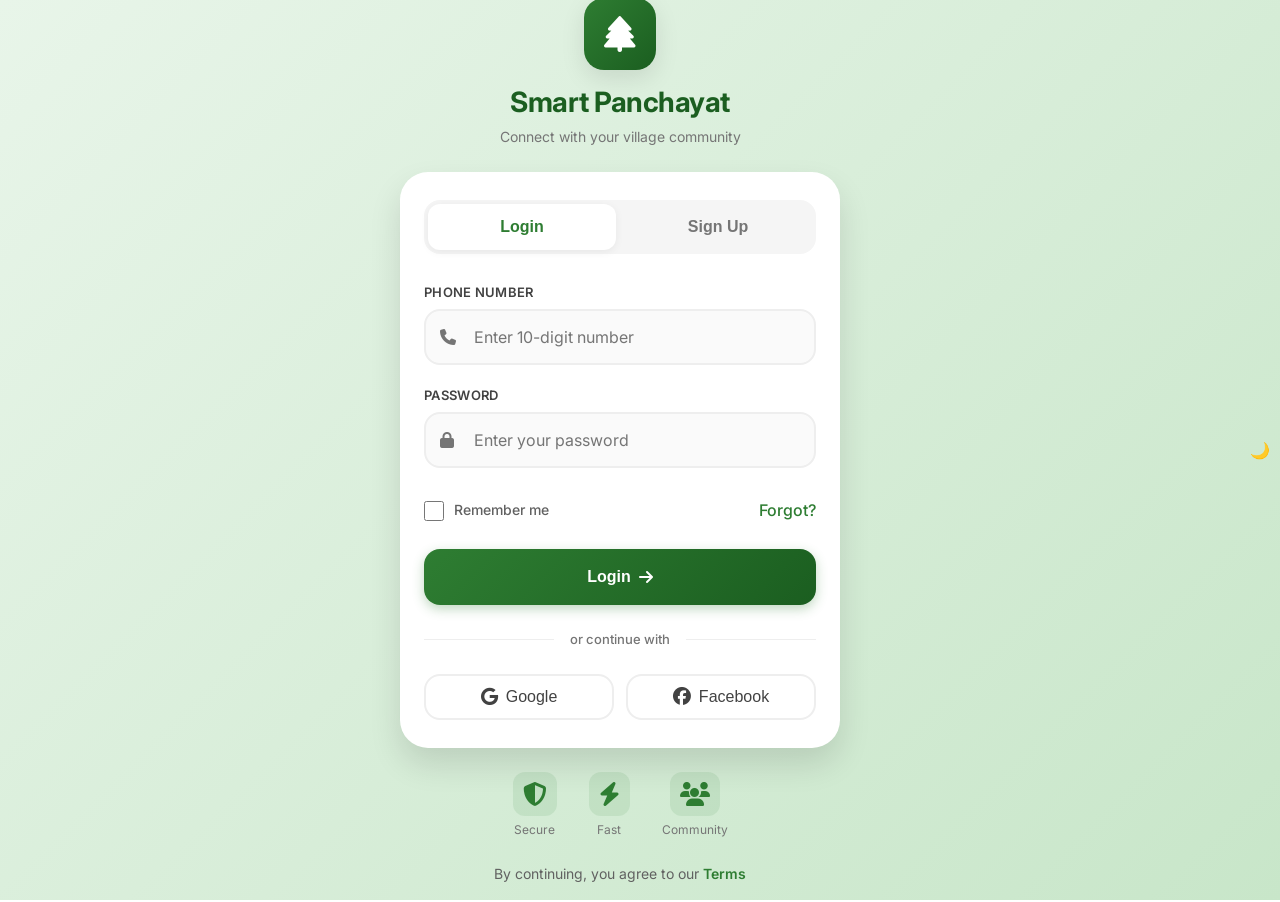
==== commit 39a62613: "modified:   chat.html new file:   css/darkmode.css modified:   dashboard.html modified:   events.htm" ====
--- a/chat.html
+++ b/chat.html
@@ -11,6 +11,7 @@
     <link href="https://fonts.googleapis.com/css2?family=Inter:wght@400;500;600;700&display=swap" rel="stylesheet">
     <link rel="stylesheet" href="https://cdnjs.cloudflare.com/ajax/libs/font-awesome/6.5.1/css/all.min.css">
     <link rel="stylesheet" href="css/styles.css">
+    <link rel="stylesheet" href="css/darkmode.css">
     
     <style>
         * {
@@ -535,6 +536,7 @@
     }
 });
     </script>
+    <script src="js/darkmode.js"></script>
     
 </body>
 </html>
--- a/css/darkmode.css
+++ b/css/darkmode.css
@@ -0,0 +1,74 @@
+/* Dark Mode Styles */
+[data-theme="dark"] {
+  --bg-primary: #1a1a1a;
+  --bg-secondary: #2d2d2d;
+  --text-primary: #ffffff;
+  --text-secondary: #b0b0b0;
+  --border-color: #404040;
+  --card-bg: #2d2d2d;
+  --input-bg: #333333;
+  --shadow: 0 2px 8px rgba(0, 0, 0, 0.3);
+}
+
+/* Apply variables */
+[data-theme="dark"] body {
+  background-color: var(--bg-primary);
+  color: var(--text-primary);
+}
+
+[data-theme="dark"] .card,
+[data-theme="dark"] .post,
+[data-theme="dark"] .container,
+[data-theme="dark"] section,
+[data-theme="dark"] .dashboard-card {
+  background-color: var(--card-bg);
+  border-color: var(--border-color);
+  box-shadow: var(--shadow);
+}
+
+[data-theme="dark"] input,
+[data-theme="dark"] textarea,
+[data-theme="dark"] select {
+  background-color: var(--input-bg);
+  color: var(--text-primary);
+  border-color: var(--border-color);
+}
+
+[data-theme="dark"] button:not(#darkModeToggle) {
+  background-color: var(--bg-secondary);
+  color: var(--text-primary);
+  border-color: var(--border-color);
+}
+
+[data-theme="dark"] a {
+  color: #4da6ff;
+}
+
+[data-theme="dark"] .navbar,
+[data-theme="dark"] nav,
+[data-theme="dark"] header,
+[data-theme="dark"] .sidebar {
+  background-color: var(--bg-secondary);
+  border-color: var(--border-color);
+}
+
+[data-theme="dark"] .feed-item,
+[data-theme="dark"] .event-card,
+[data-theme="dark"] .user-card {
+  background-color: var(--card-bg);
+  border-color: var(--border-color);
+}
+
+[data-theme="dark"] .text-muted,
+[data-theme="dark"] .secondary-text {
+  color: var(--text-secondary);
+}
+
+[data-theme="dark"] hr {
+  border-color: var(--border-color);
+}
+
+/* Smooth transition */
+body, div, section, article, nav, header, button, input, select, textarea, a {
+  transition: background-color 0.3s ease, color 0.3s ease, border-color 0.3s ease;
+}
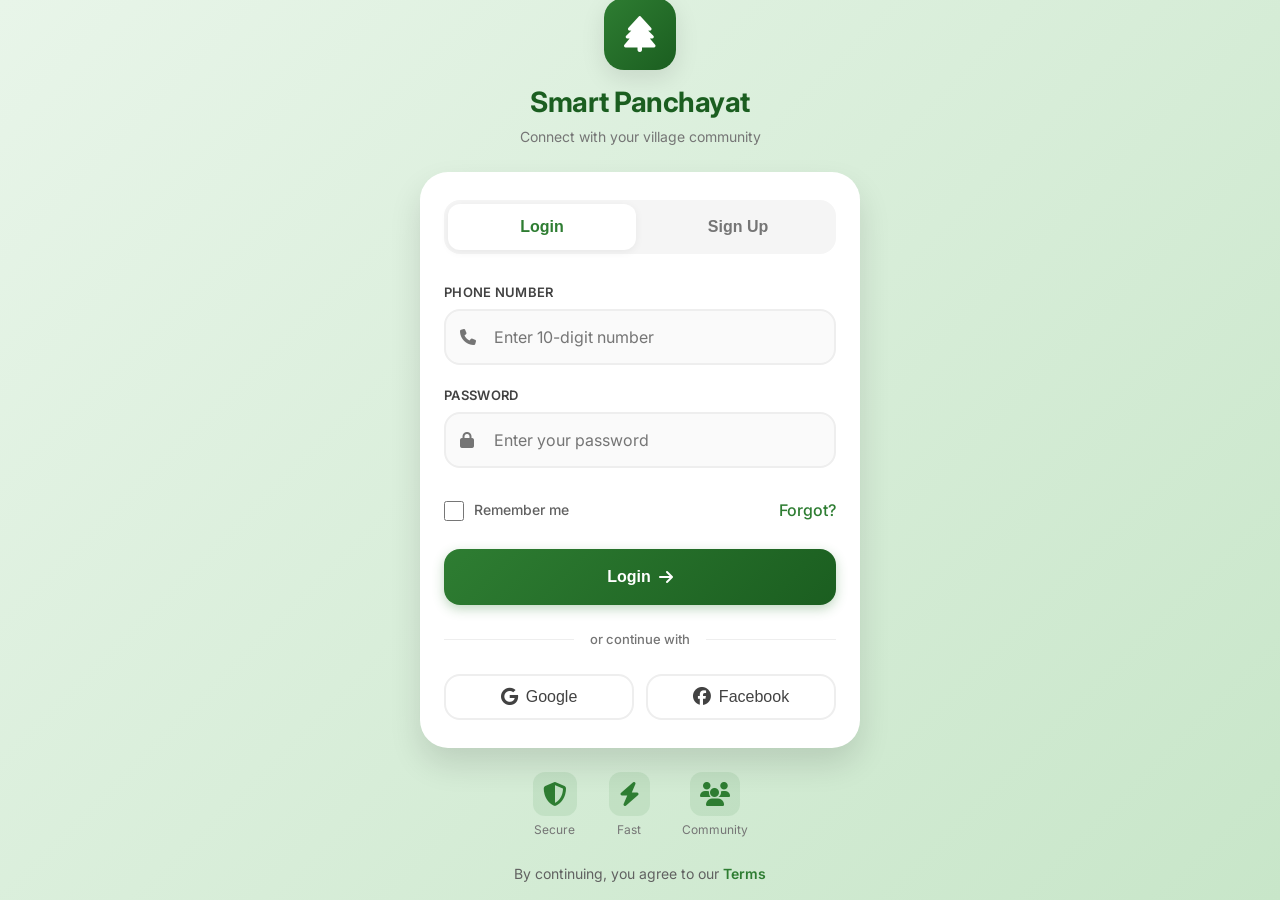
==== commit 13c0954e: "modified:   chat.html modified:   dashboard.html modified:   events.html modified:   index.html modi" ====
--- a/chat.html
+++ b/chat.html
@@ -11,7 +11,7 @@
     <link href="https://fonts.googleapis.com/css2?family=Inter:wght@400;500;600;700&display=swap" rel="stylesheet">
     <link rel="stylesheet" href="https://cdnjs.cloudflare.com/ajax/libs/font-awesome/6.5.1/css/all.min.css">
     <link rel="stylesheet" href="css/styles.css">
-    <link rel="stylesheet" href="css/darkmode.css">
+    
     
     <style>
         * {
@@ -536,7 +536,6 @@
     }
 });
     </script>
-    <script src="js/darkmode.js"></script>
     
 </body>
 </html>
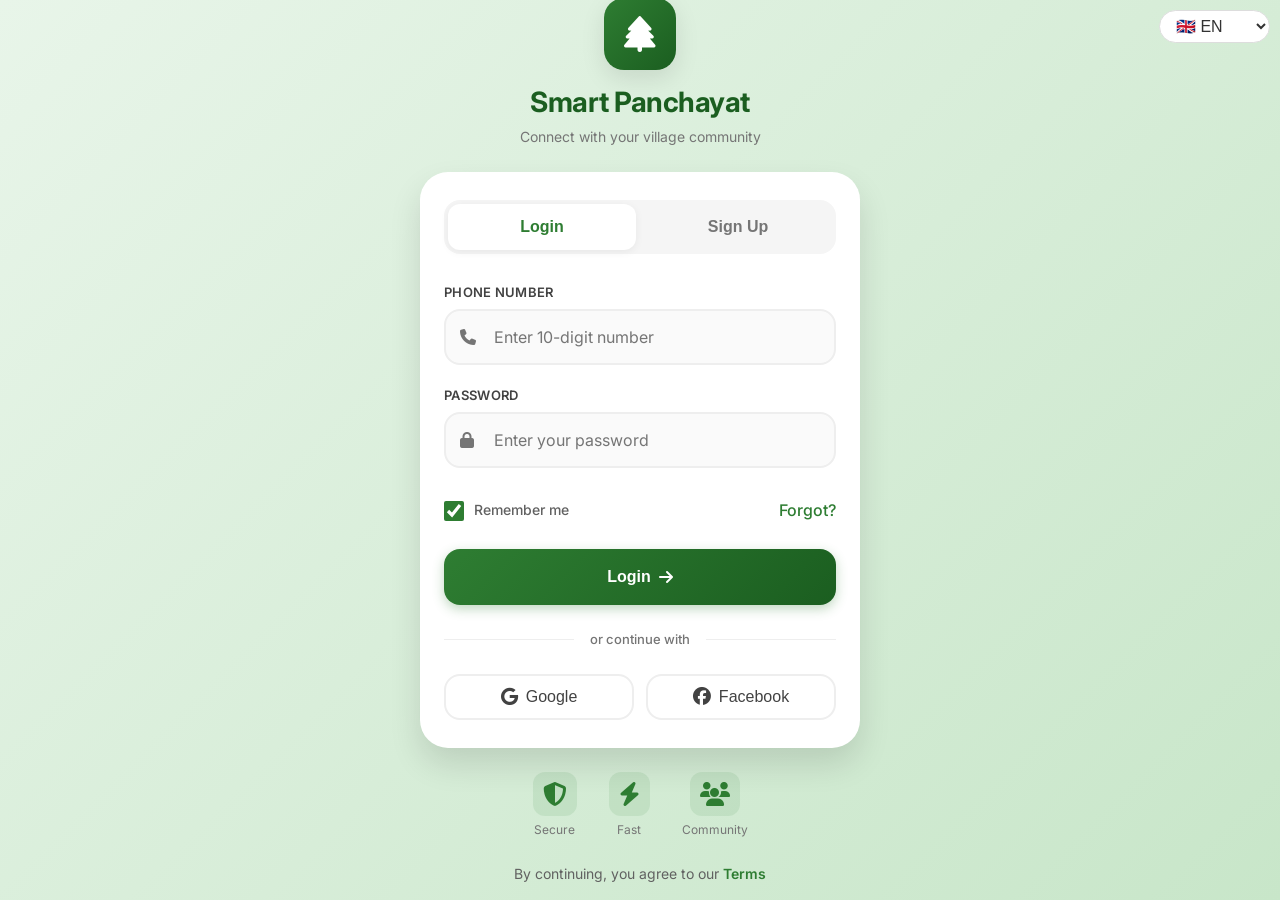
==== commit 5e26e186: "modified:   chat.html deleted:    css/darkmode.css modified:   css/styles.css modified:   dashboard." ====
--- a/chat.html
+++ b/chat.html
@@ -536,6 +536,6 @@
     }
 });
     </script>
-    
+    <script src="js/translate.js"></script>
 </body>
 </html>
--- a/css/styles.css
+++ b/css/styles.css
@@ -3877,4 +3877,9 @@
 .form-input[readonly] {
     background: var(--gray-50) !important;
     cursor: default !important;
+}
+[data-theme="dark"] #langSwitcher {
+    background: #2d2d2d;
+    color: #fff;
+    border-color: #404040;
 }
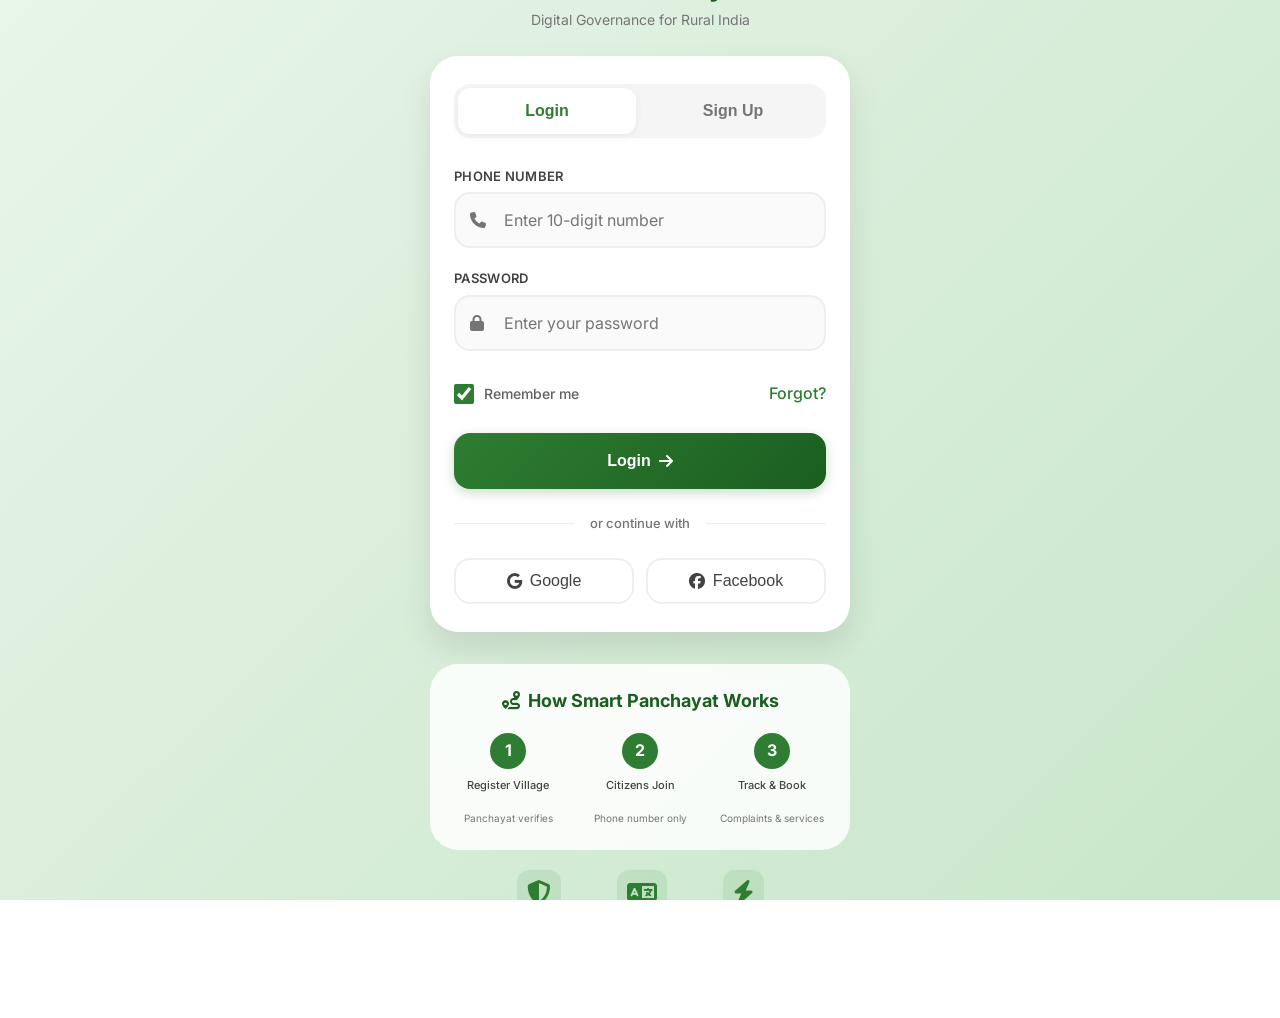
==== commit e24ad834: "modified:   chat.html modified:   events.html modified:   js/voice.js modified:   map.html modified:" ====
--- a/chat.html
+++ b/chat.html
@@ -536,6 +536,6 @@
     }
 });
     </script>
-    <script src="js/translate.js"></script>
+    
 </body>
 </html>
--- a/css/styles.css
+++ b/css/styles.css
@@ -3882,4 +3882,24 @@
     background: #2d2d2d;
     color: #fff;
     border-color: #404040;
+}
+/* Voice Button Pulse */
+#voiceBtn.listening {
+    animation: voicePulse 1.5s infinite;
+    box-shadow: 0 0 0 0 rgba(255, 0, 0, 0.5);
+}
+
+@keyframes voicePulse {
+    0% { box-shadow: 0 0 0 0 rgba(255, 0, 0, 0.5); }
+    70% { box-shadow: 0 0 0 20px rgba(255, 0, 0, 0); }
+    100% { box-shadow: 0 0 0 0 rgba(255, 0, 0, 0); }
+}
+
+/* Voice floating buttons */
+#voiceBtn:hover {
+    transform: scale(1.1);
+}
+
+#voiceBtn .fa-beat {
+    animation: fa-beat 1s infinite;
 }
